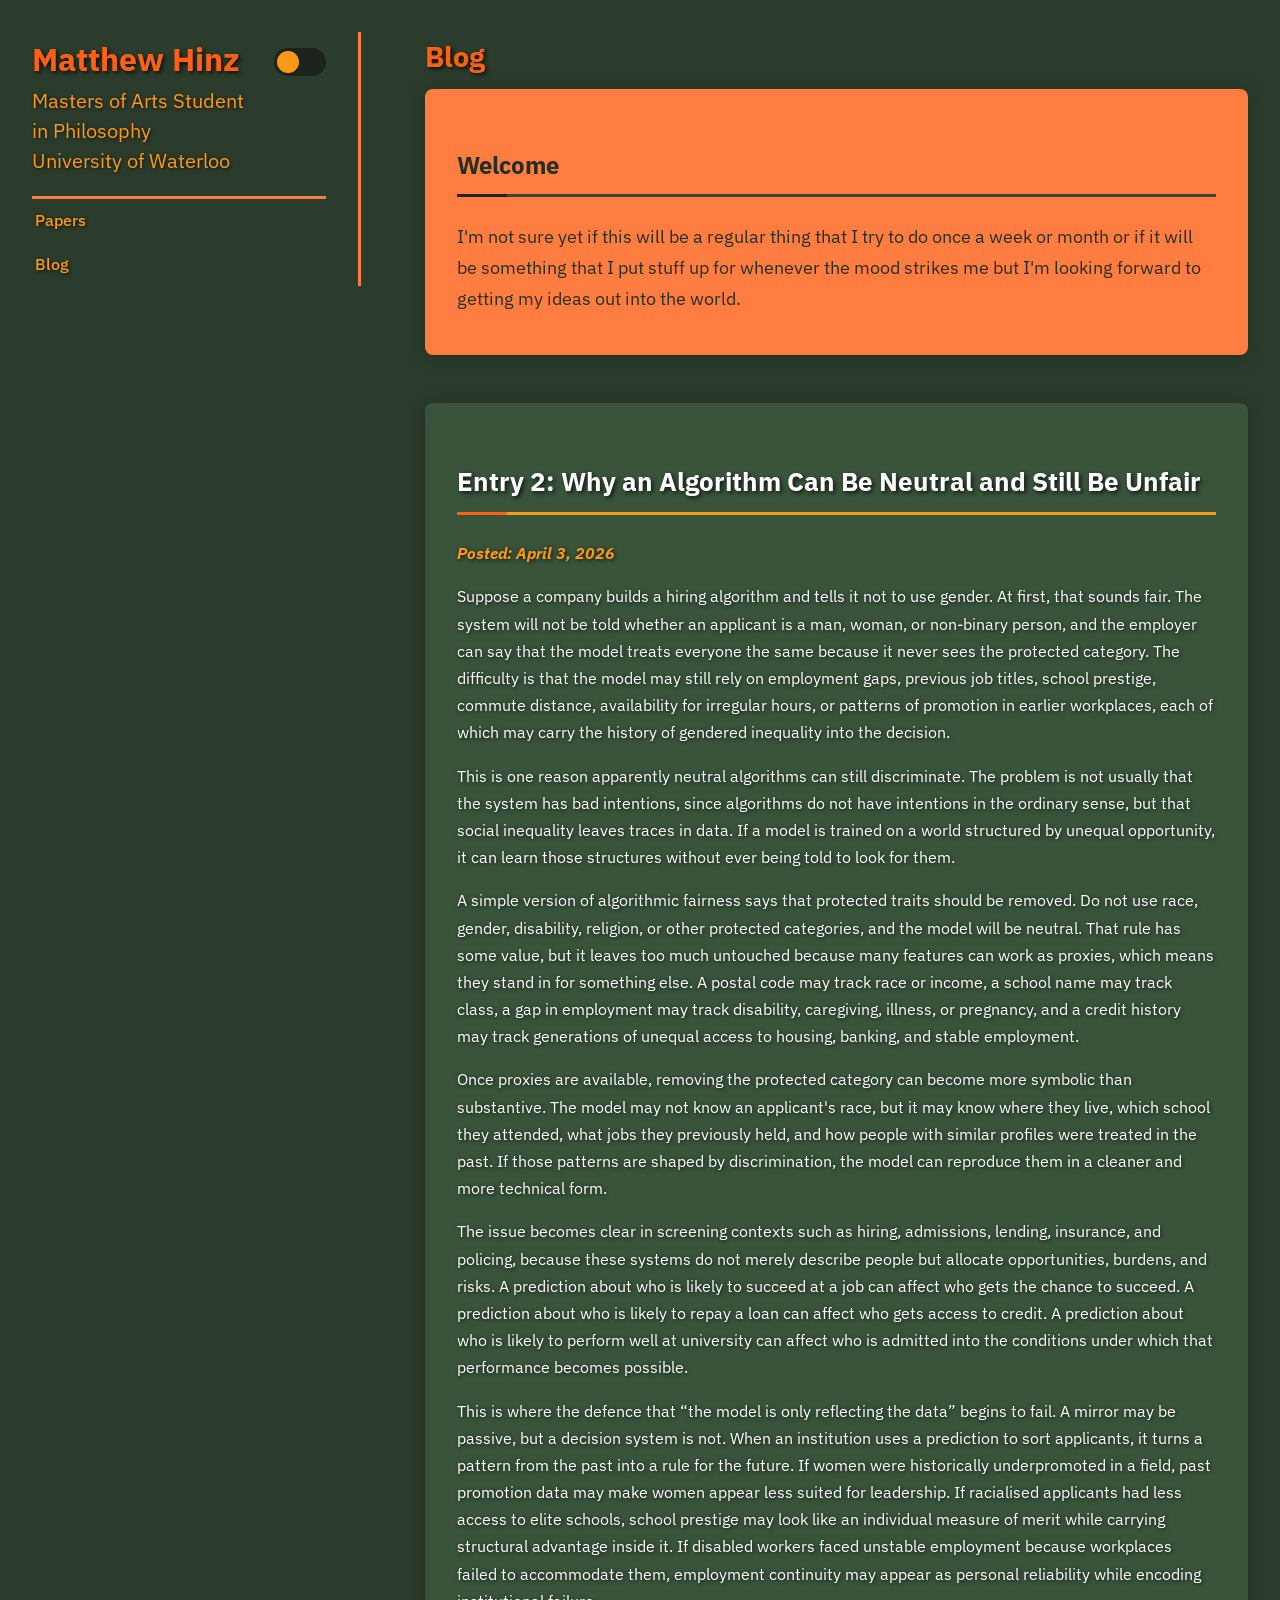
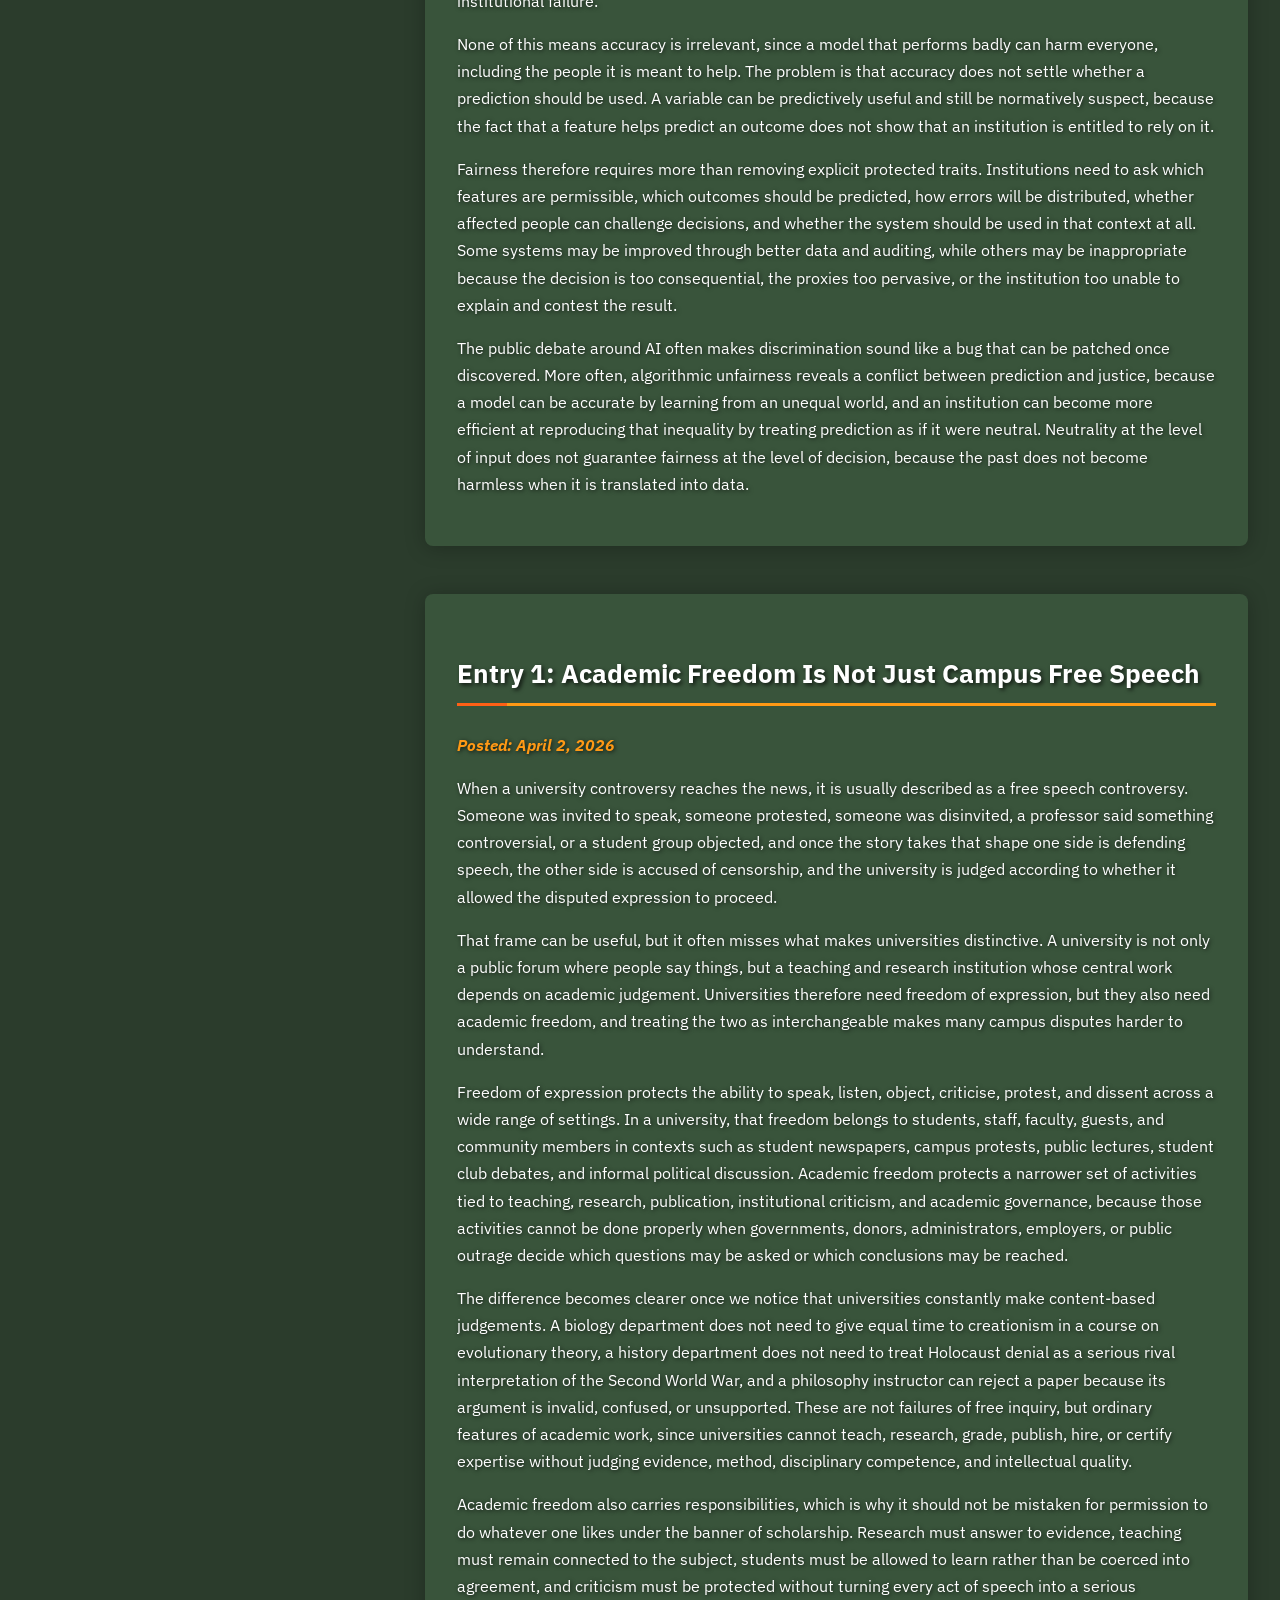
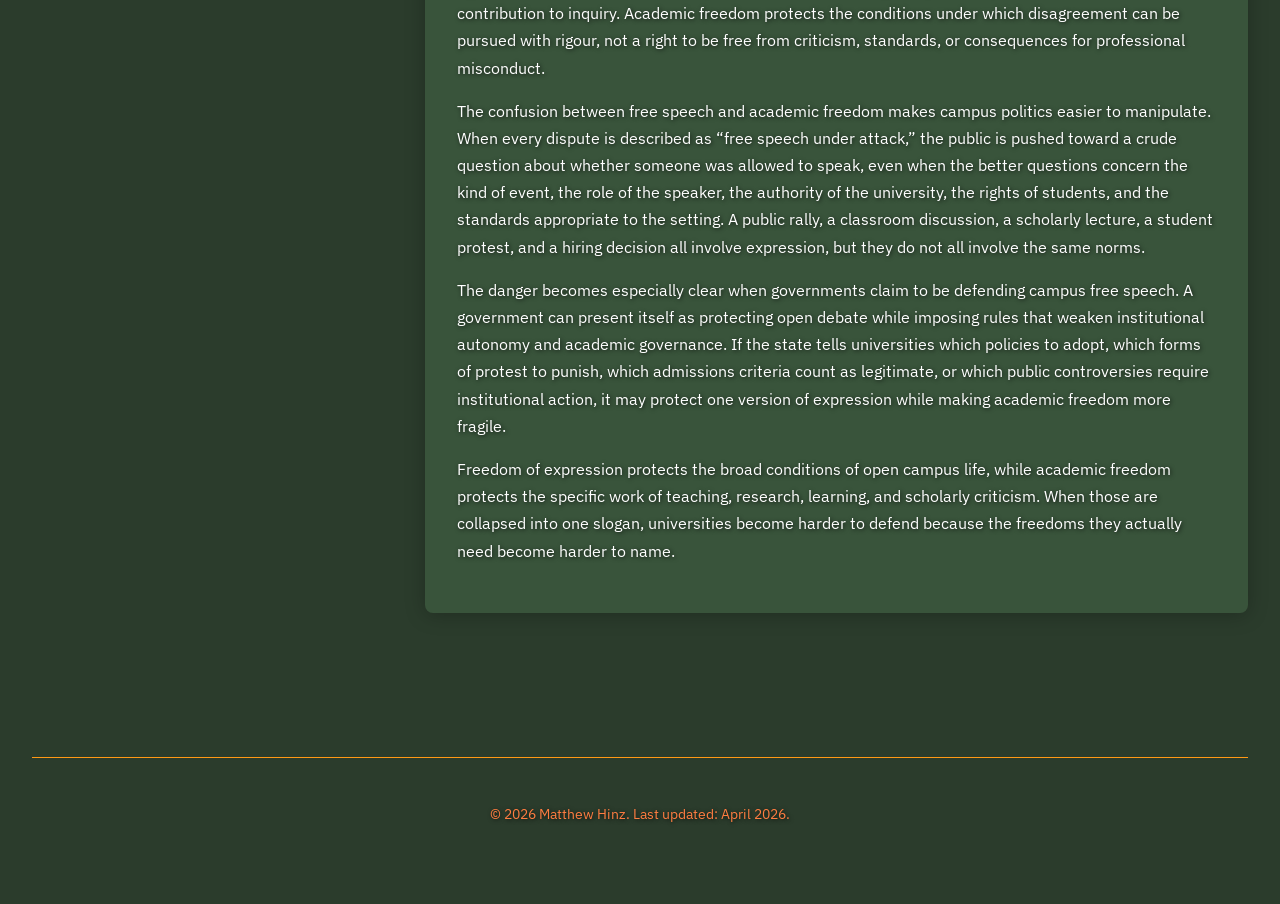
==== blog.html @ ddc2b65b "Section Refactor and Bug Fix" ====
<!DOCTYPE html>
<html lang="en">
<head>
	<meta charset="UTF-8">
	<meta name="viewport" content="width=device-width, initial-scale=1.0">
	<title>Home | Matthew Hinz</title>

	<link rel="stylesheet" href="CSS/style.css">

	<link href="https://fonts.googleapis.com/css2?family=IBM+Plex+Sans:wght@400;500;600&display=swap" rel="stylesheet">
</head>
<body>
	<div class="container">
		<aside class="sidebar">
			<header class="sidebar-header">
				<div class="header-text">
					<h1>Matthew Hinz</h1>
					<p class="affiliation">Masters of Arts Student in Philosophy<br>University of Waterloo</p>
				</div>
				<label class="theme-switch">
					<input type="checkbox" id="theme-toggle">
					<span class="slider"></span>
				</label>
			</header>
			<nav>
				<a href="papers.html">Papers</a>
				<a href="blog.html">Blog</a>
			</nav>
		</aside>

		<main class="main-content">
			<h2 class="page-title">Blog</h2>

			<section id="emphasis-section">
				<h3>Welcome</h3>
				<p>I'm not sure yet if this will be a regular thing that I try to do once a week or month or if it will be something that I put stuff up for whenever the mood strikes me but I'm looking forward to getting my ideas out into the world.</p>
			</section>

			<!-- <section id="text-section">
				<h3>[Paper Title]</h3>
				
				<div class="authors">
					<strong class="main">Matthew Hinz, </strong>
					Co-Author, 
					Another Author
				</div>
				<div class="status">Posted: [date]</div>
				<div class="text">
					<p>[Blog Post]</p>
					<p></p>
					<p></p>
					<p></p>
				</div>
			</section> -->
			
			<section id="text-section">
				<h3>Entry 2: Why an Algorithm Can Be Neutral and Still Be Unfair</h3>

				<div class="text-section">
					<div class="status">Posted: April 3, 2026</div>
					<div class="text">
						<p>Suppose a company builds a hiring algorithm and tells it not to use gender. At first, that sounds fair. The system will not be told whether an applicant is a man, woman, or non-binary person, and the employer can say that the model treats everyone the same because it never sees the protected category. The difficulty is that the model may still rely on employment gaps, previous job titles, school prestige, commute distance, availability for irregular hours, or patterns of promotion in earlier workplaces, each of which may carry the history of gendered inequality into the decision.</p>
						<p>This is one reason apparently neutral algorithms can still discriminate. The problem is not usually that the system has bad intentions, since algorithms do not have intentions in the ordinary sense, but that social inequality leaves traces in data. If a model is trained on a world structured by unequal opportunity, it can learn those structures without ever being told to look for them.</p>
						<p>A simple version of algorithmic fairness says that protected traits should be removed. Do not use race, gender, disability, religion, or other protected categories, and the model will be neutral. That rule has some value, but it leaves too much untouched because many features can work as proxies, which means they stand in for something else. A postal code may track race or income, a school name may track class, a gap in employment may track disability, caregiving, illness, or pregnancy, and a credit history may track generations of unequal access to housing, banking, and stable employment.</p>
						<p>Once proxies are available, removing the protected category can become more symbolic than substantive. The model may not know an applicant's race, but it may know where they live, which school they attended, what jobs they previously held, and how people with similar profiles were treated in the past. If those patterns are shaped by discrimination, the model can reproduce them in a cleaner and more technical form.</p>
						<p>The issue becomes clear in screening contexts such as hiring, admissions, lending, insurance, and policing, because these systems do not merely describe people but allocate opportunities, burdens, and risks. A prediction about who is likely to succeed at a job can affect who gets the chance to succeed. A prediction about who is likely to repay a loan can affect who gets access to credit. A prediction about who is likely to perform well at university can affect who is admitted into the conditions under which that performance becomes possible.</p>
						<p>This is where the defence that “the model is only reflecting the data” begins to fail. A mirror may be passive, but a decision system is not. When an institution uses a prediction to sort applicants, it turns a pattern from the past into a rule for the future. If women were historically underpromoted in a field, past promotion data may make women appear less suited for leadership. If racialised applicants had less access to elite schools, school prestige may look like an individual measure of merit while carrying structural advantage inside it. If disabled workers faced unstable employment because workplaces failed to accommodate them, employment continuity may appear as personal reliability while encoding institutional failure.</p>
						<p>None of this means accuracy is irrelevant, since a model that performs badly can harm everyone, including the people it is meant to help. The problem is that accuracy does not settle whether a prediction should be used. A variable can be predictively useful and still be normatively suspect, because the fact that a feature helps predict an outcome does not show that an institution is entitled to rely on it.</p>
						<p>Fairness therefore requires more than removing explicit protected traits. Institutions need to ask which features are permissible, which outcomes should be predicted, how errors will be distributed, whether affected people can challenge decisions, and whether the system should be used in that context at all. Some systems may be improved through better data and auditing, while others may be inappropriate because the decision is too consequential, the proxies too pervasive, or the institution too unable to explain and contest the result.</p>
						<p>The public debate around AI often makes discrimination sound like a bug that can be patched once discovered. More often, algorithmic unfairness reveals a conflict between prediction and justice, because a model can be accurate by learning from an unequal world, and an institution can become more efficient at reproducing that inequality by treating prediction as if it were neutral. Neutrality at the level of input does not guarantee fairness at the level of decision, because the past does not become harmless when it is translated into data.</p>
					</div>
				</div>
			</section>

			<section id="text-section">
				<h3>Entry 1: Academic Freedom Is Not Just Campus Free Speech</h3>
				<div class="status">Posted: April 2, 2026</div>
				<div class="text">
					<p>When a university controversy reaches the news, it is usually described as a free speech controversy. Someone was invited to speak, someone protested, someone was disinvited, a professor said something controversial, or a student group objected, and once the story takes that shape one side is defending speech, the other side is accused of censorship, and the university is judged according to whether it allowed the disputed expression to proceed.</p>
					<p>That frame can be useful, but it often misses what makes universities distinctive. A university is not only a public forum where people say things, but a teaching and research institution whose central work depends on academic judgement. Universities therefore need freedom of expression, but they also need academic freedom, and treating the two as interchangeable makes many campus disputes harder to understand.</p>
					<p>Freedom of expression protects the ability to speak, listen, object, criticise, protest, and dissent across a wide range of settings. In a university, that freedom belongs to students, staff, faculty, guests, and community members in contexts such as student newspapers, campus protests, public lectures, student club debates, and informal political discussion. Academic freedom protects a narrower set of activities tied to teaching, research, publication, institutional criticism, and academic governance, because those activities cannot be done properly when governments, donors, administrators, employers, or public outrage decide which questions may be asked or which conclusions may be reached.</p>
					<p>The difference becomes clearer once we notice that universities constantly make content-based judgements. A biology department does not need to give equal time to creationism in a course on evolutionary theory, a history department does not need to treat Holocaust denial as a serious rival interpretation of the Second World War, and a philosophy instructor can reject a paper because its argument is invalid, confused, or unsupported. These are not failures of free inquiry, but ordinary features of academic work, since universities cannot teach, research, grade, publish, hire, or certify expertise without judging evidence, method, disciplinary competence, and intellectual quality.</p>
					<p>Academic freedom also carries responsibilities, which is why it should not be mistaken for permission to do whatever one likes under the banner of scholarship. Research must answer to evidence, teaching must remain connected to the subject, students must be allowed to learn rather than be coerced into agreement, and criticism must be protected without turning every act of speech into a serious contribution to inquiry. Academic freedom protects the conditions under which disagreement can be pursued with rigour, not a right to be free from criticism, standards, or consequences for professional misconduct.</p>
					<p>The confusion between free speech and academic freedom makes campus politics easier to manipulate. When every dispute is described as “free speech under attack,” the public is pushed toward a crude question about whether someone was allowed to speak, even when the better questions concern the kind of event, the role of the speaker, the authority of the university, the rights of students, and the standards appropriate to the setting. A public rally, a classroom discussion, a scholarly lecture, a student protest, and a hiring decision all involve expression, but they do not all involve the same norms.</p>
					<p>The danger becomes especially clear when governments claim to be defending campus free speech. A government can present itself as protecting open debate while imposing rules that weaken institutional autonomy and academic governance. If the state tells universities which policies to adopt, which forms of protest to punish, which admissions criteria count as legitimate, or which public controversies require institutional action, it may protect one version of expression while making academic freedom more fragile.</p>
					<p>Freedom of expression protects the broad conditions of open campus life, while academic freedom protects the specific work of teaching, research, learning, and scholarly criticism. When those are collapsed into one slogan, universities become harder to defend because the freedoms they actually need become harder to name.</p>
				</div>
			</section>
		</main>

		<footer>
			<p>&copy; 2026 Matthew Hinz. Last updated: April 2026.</p>
		</footer>
	</div>

	<script src="script.js"></script>
</body>
</html>
---- CSS/style.css ----
﻿/* Aggregated stylesheet imports */
@import url("base.css");
@import url("layout.css");
@import url("sections.css");
@import url("responsive.css");
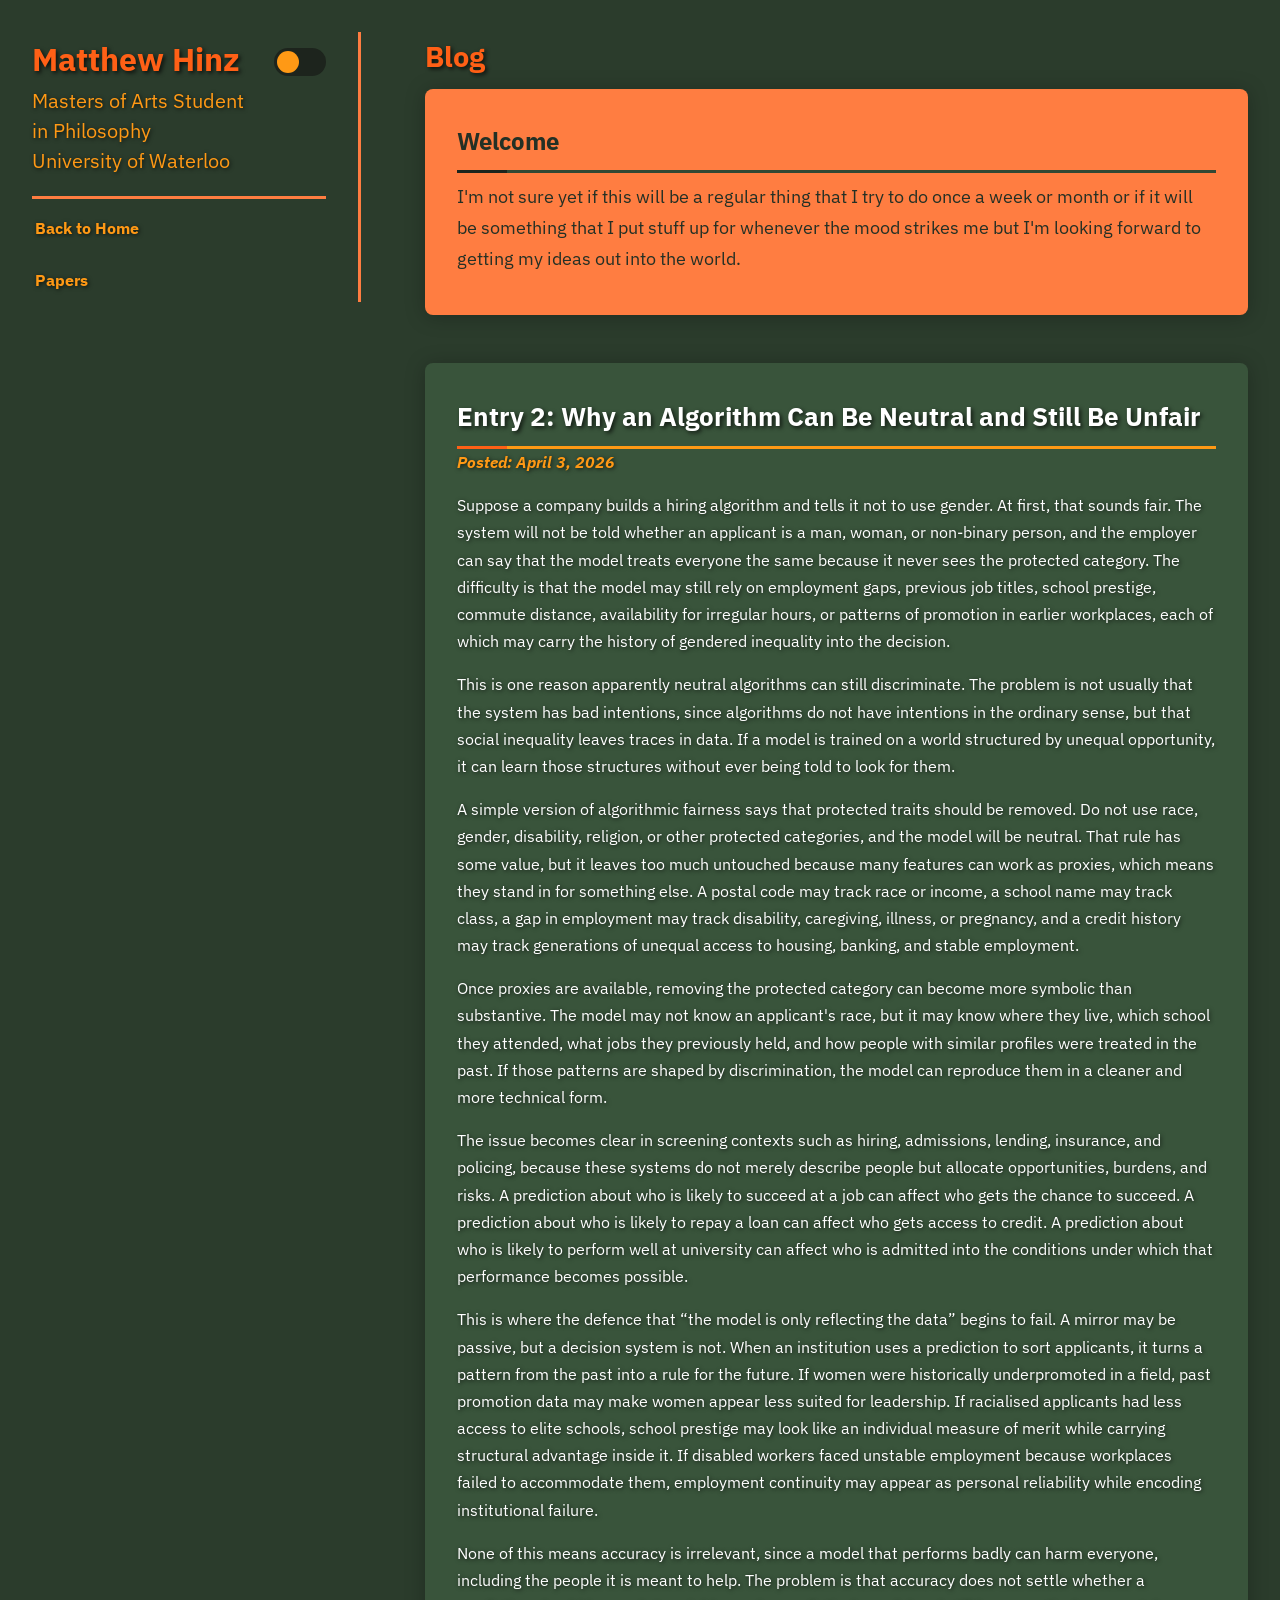
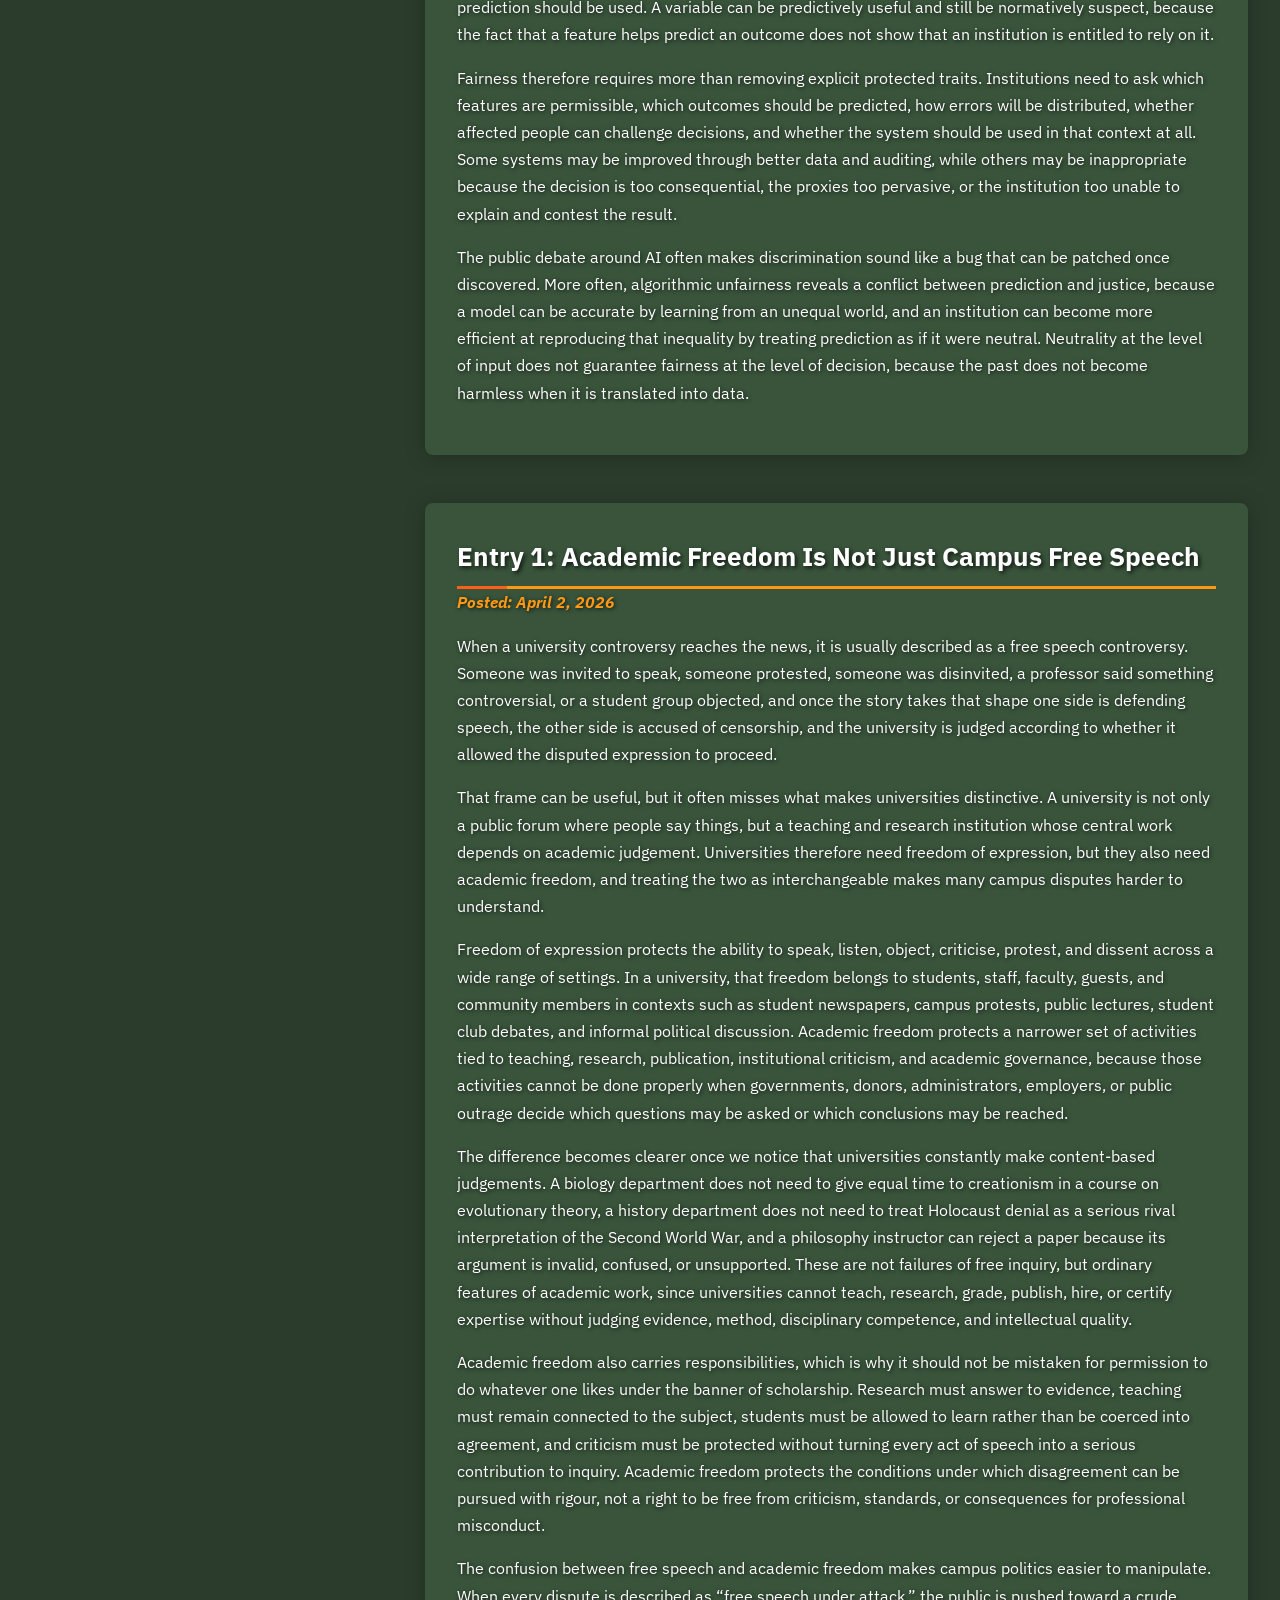
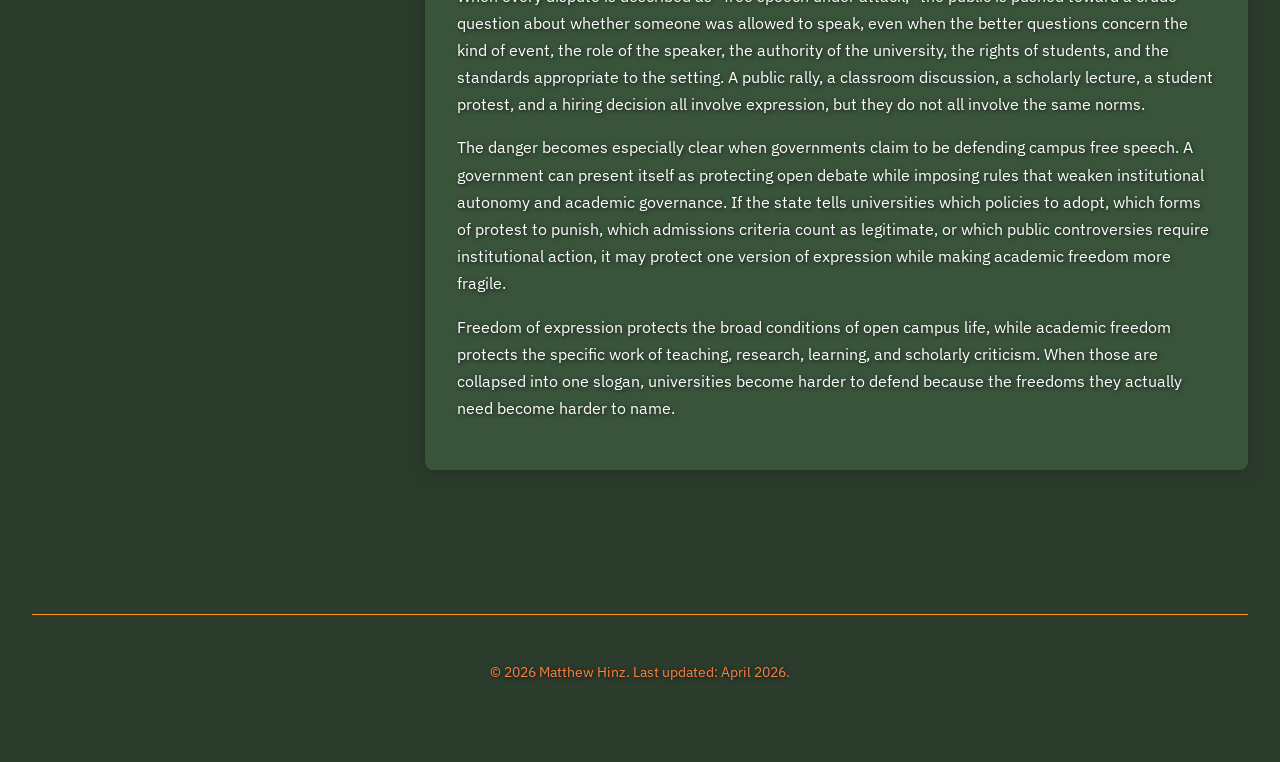
==== commit 57b2bae4: "Tweeks" ====
--- a/blog.html
+++ b/blog.html
@@ -23,8 +23,8 @@
 				</label>
 			</header>
 			<nav>
+				<a href="index.html">Back to Home</a>
 				<a href="papers.html">Papers</a>
-				<a href="blog.html">Blog</a>
 			</nav>
 		</aside>
 
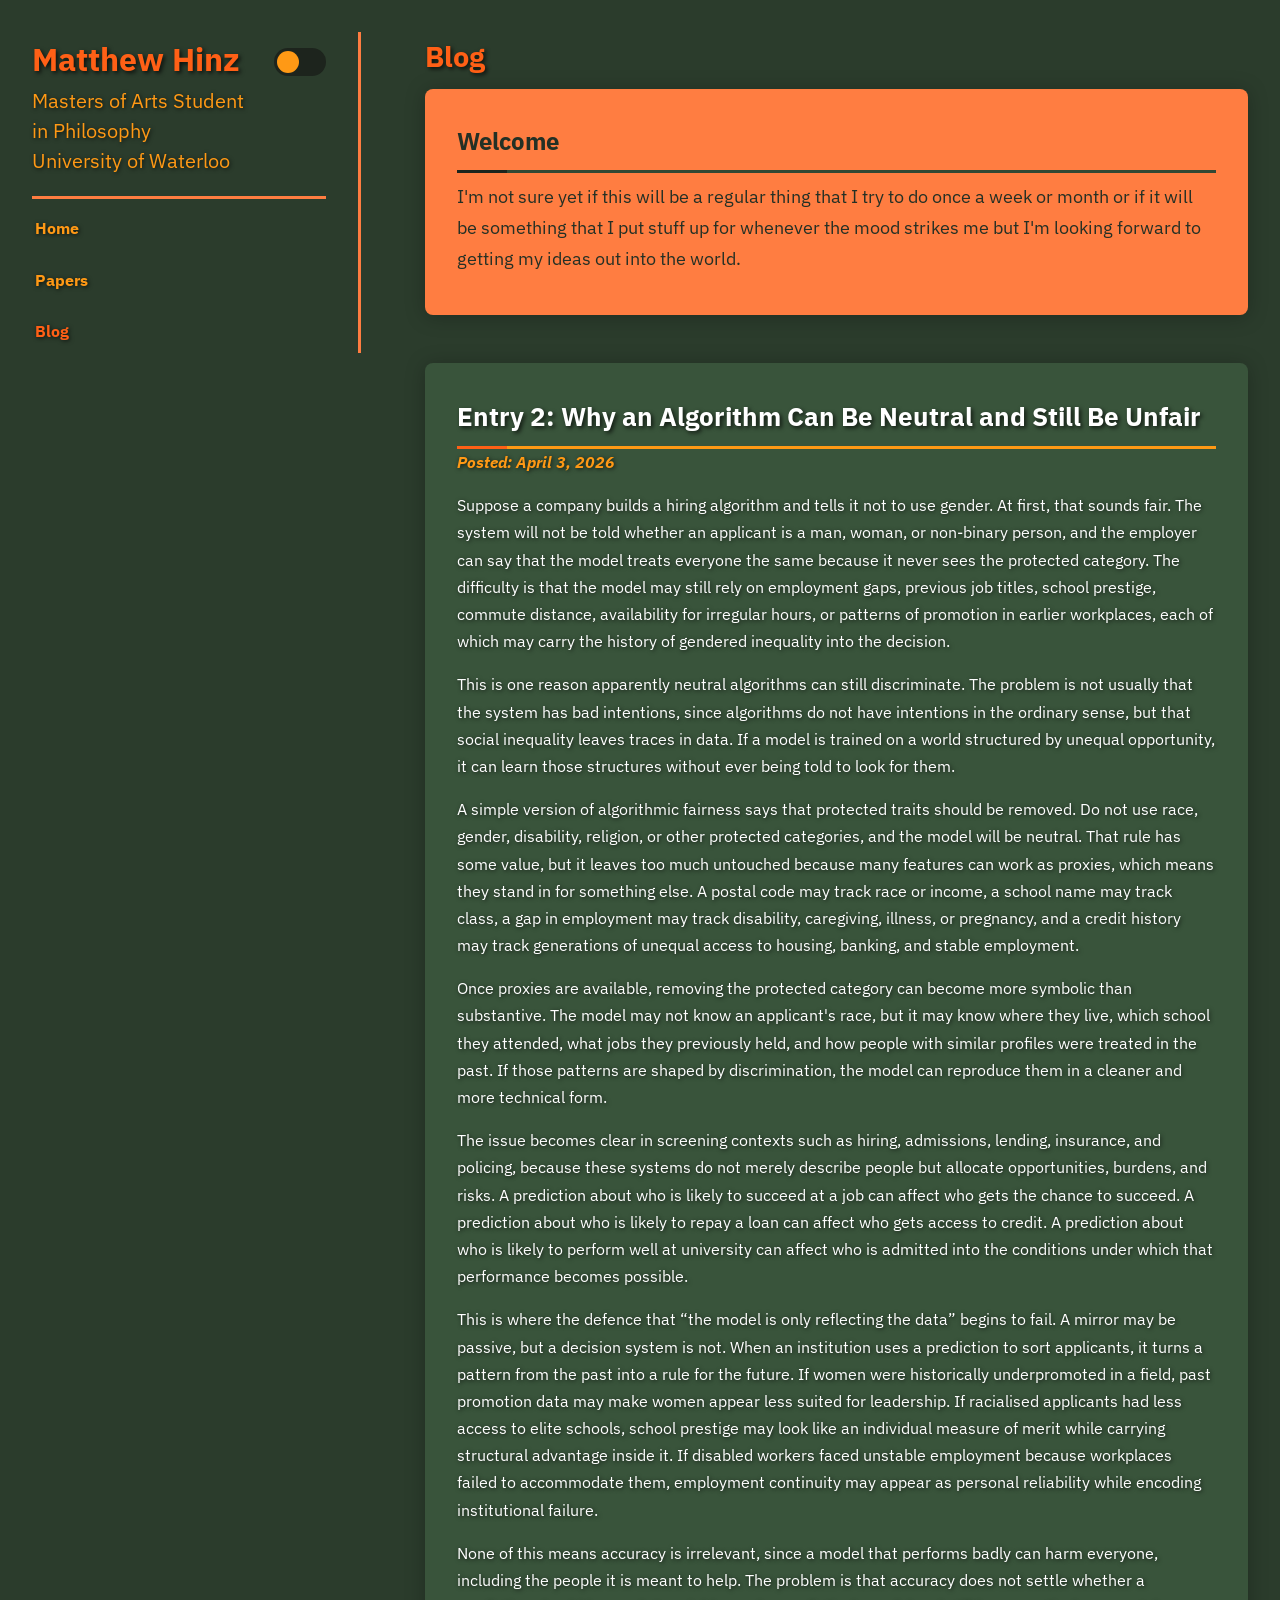
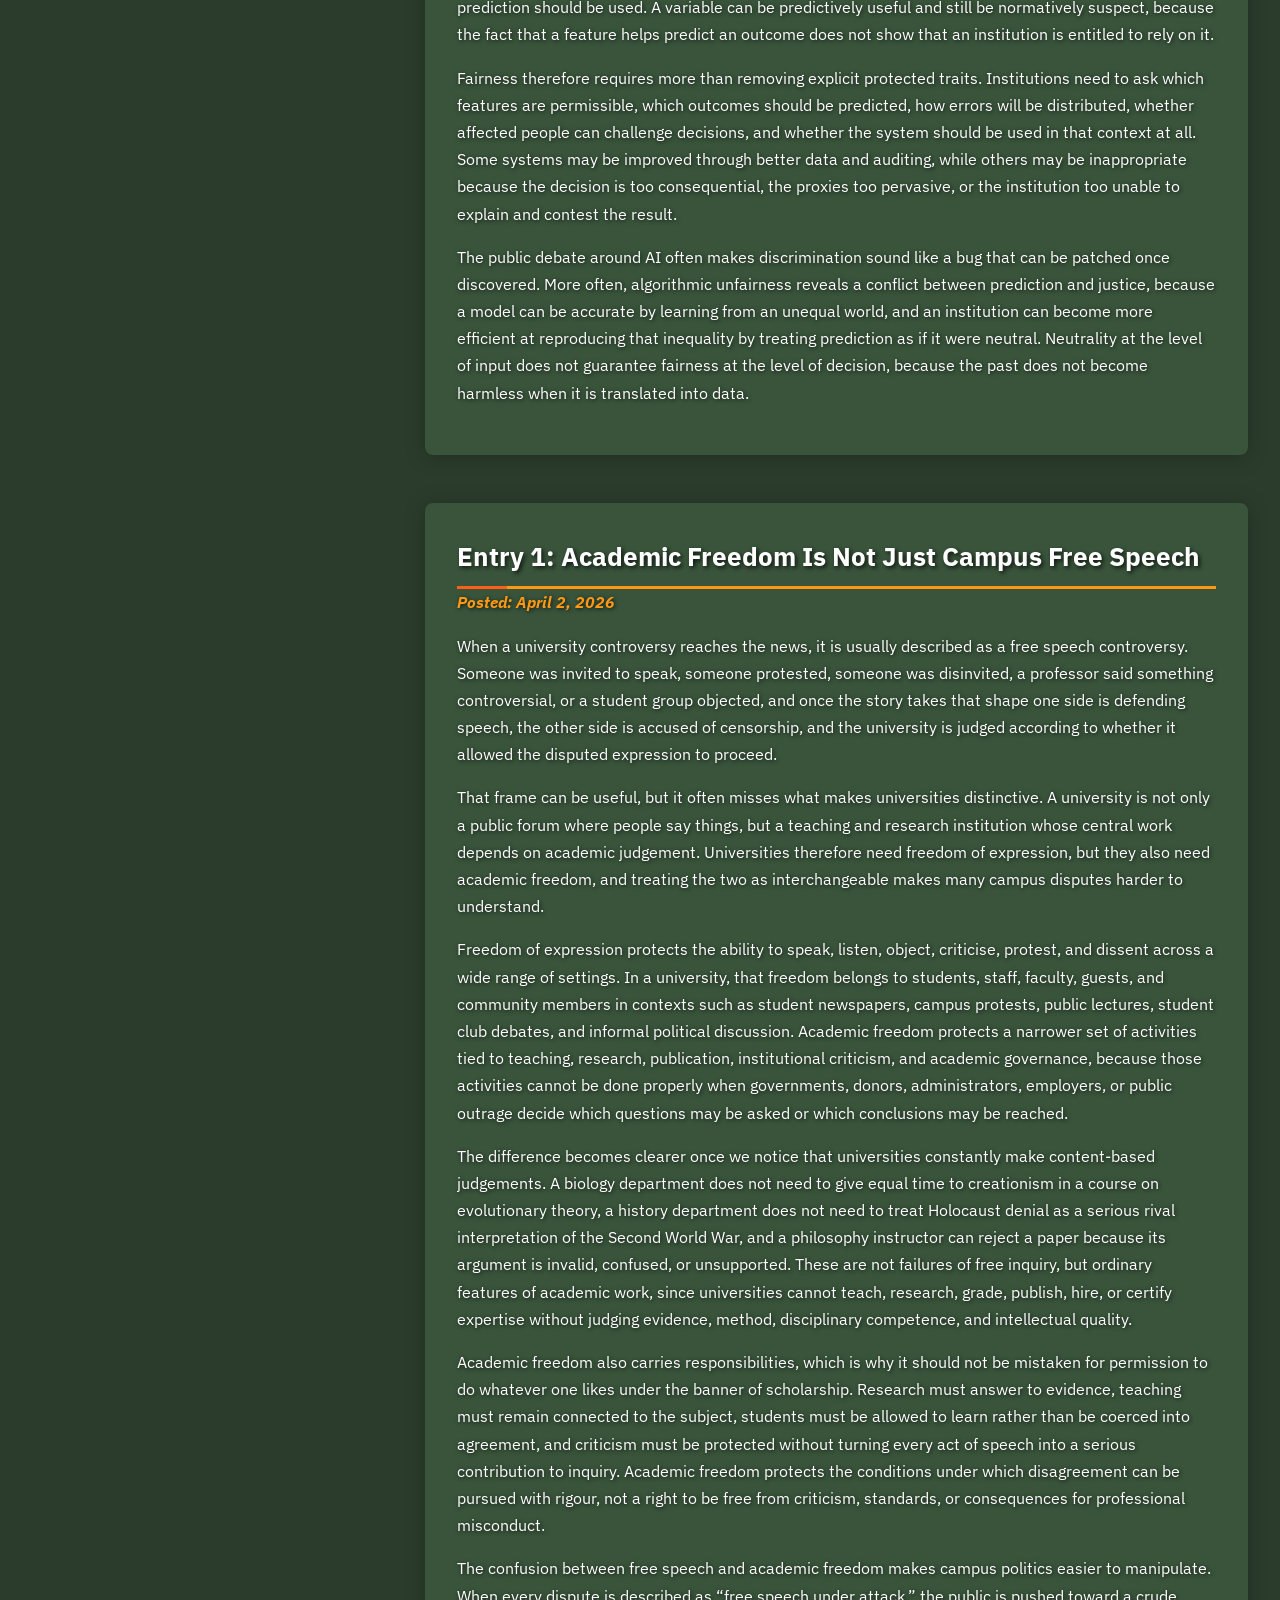
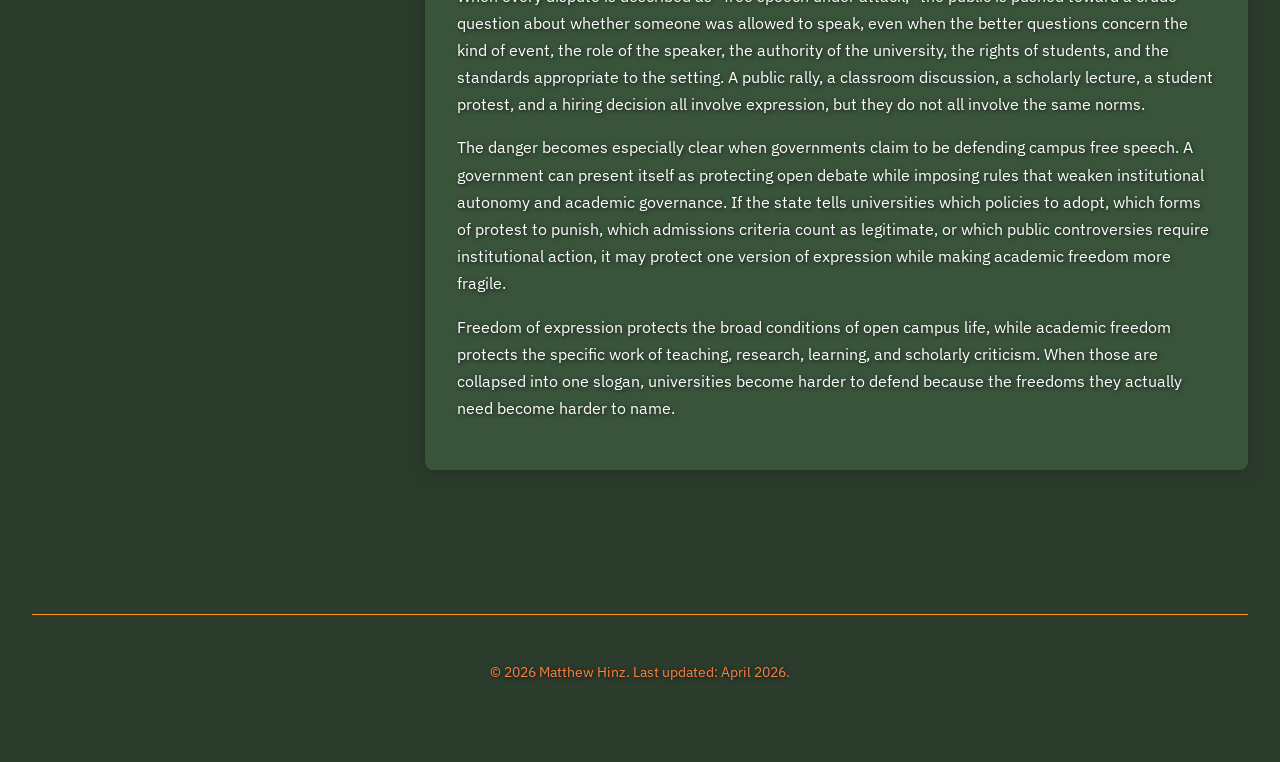
==== commit d539788d: "More Tweeks" ====
--- a/blog.html
+++ b/blog.html
@@ -23,8 +23,9 @@
 				</label>
 			</header>
 			<nav>
-				<a href="index.html">Back to Home</a>
+				<a href="index.html">Home</a>
 				<a href="papers.html">Papers</a>
+				<a href="blog.html">Blog</a>
 			</nav>
 		</aside>
 
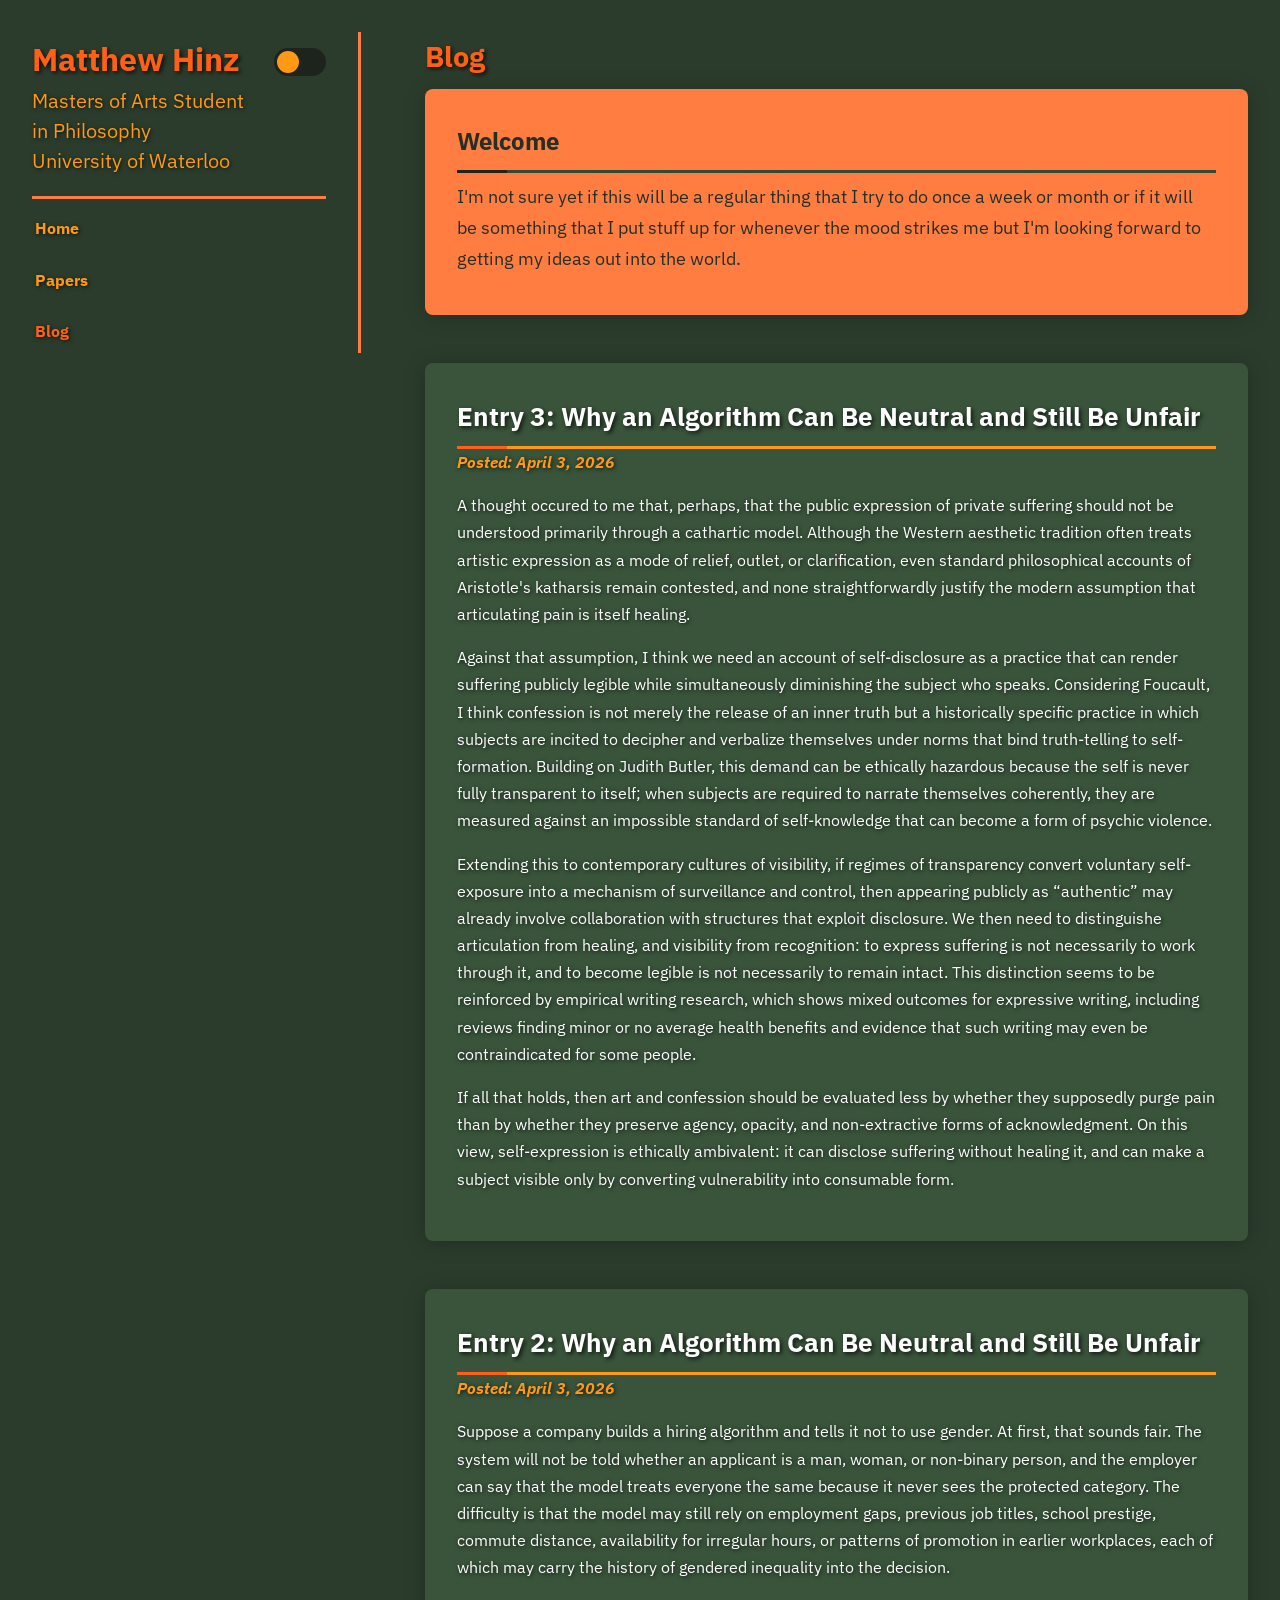
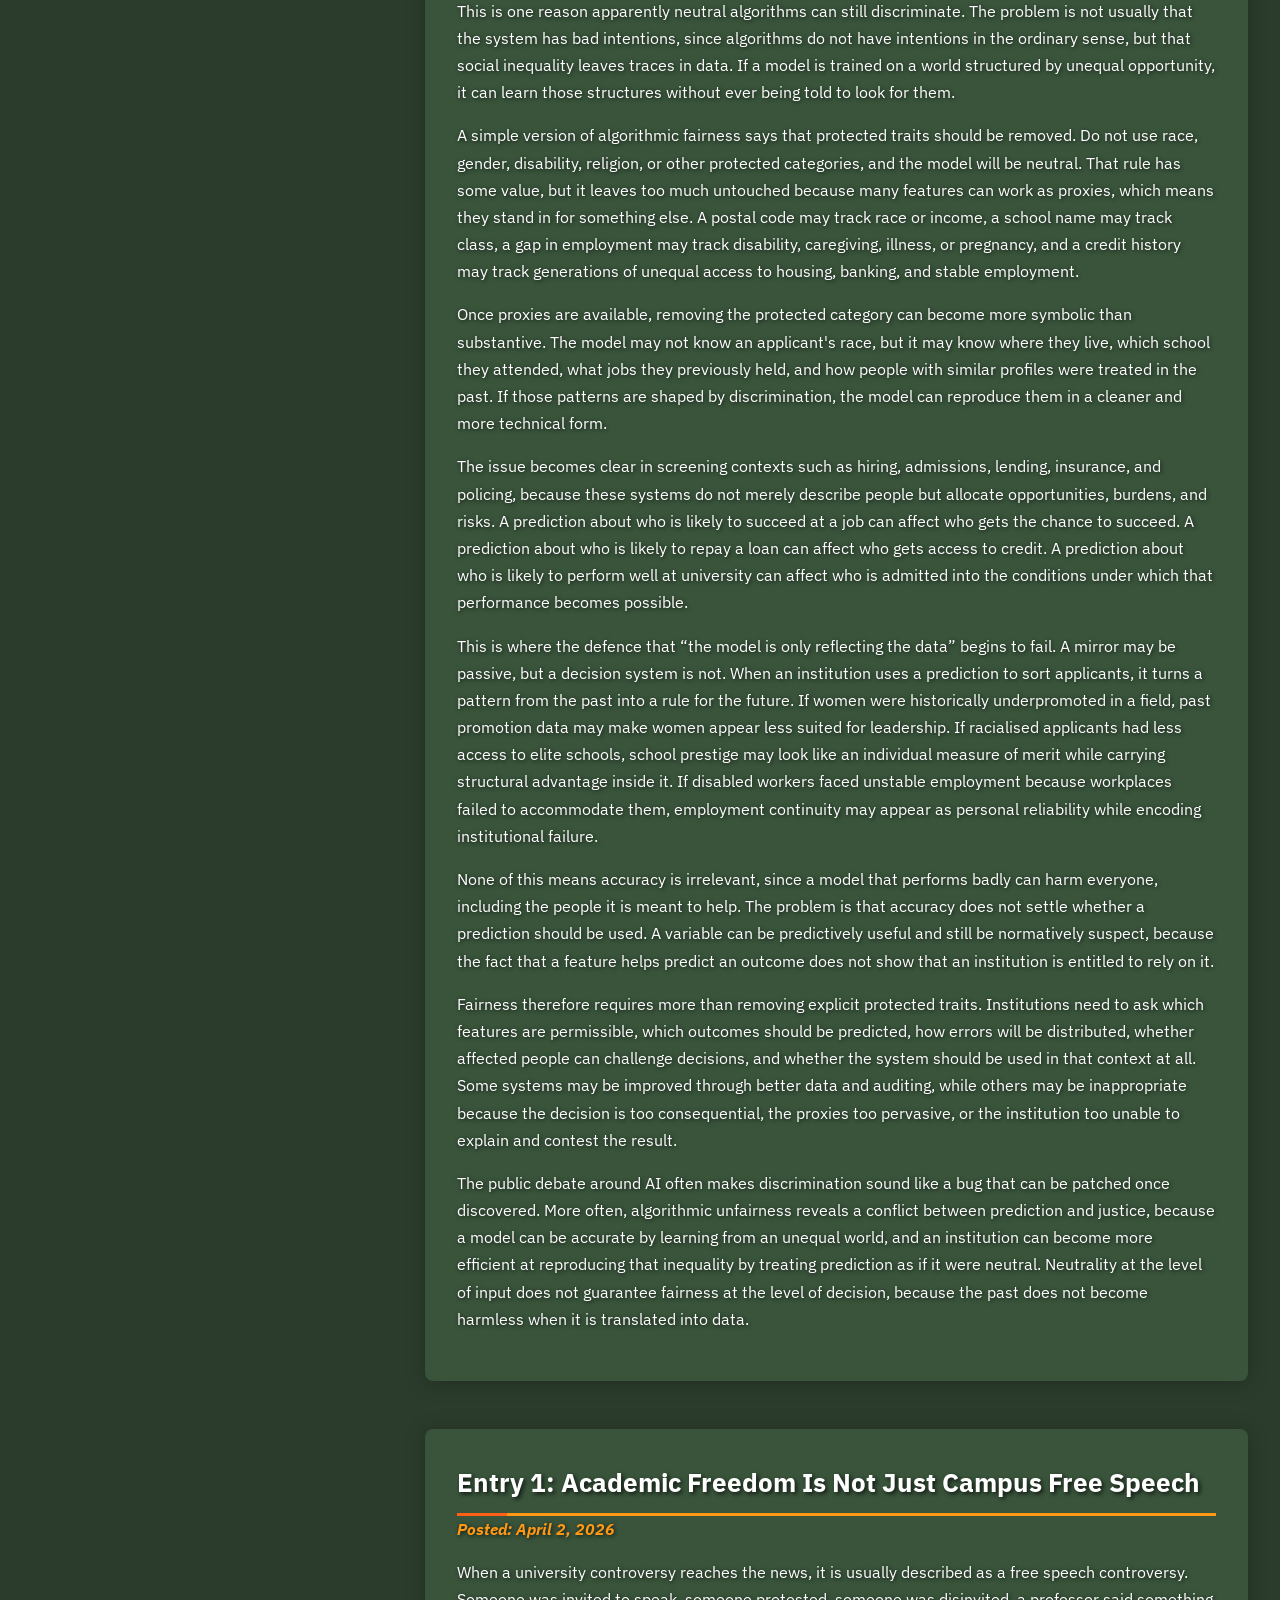
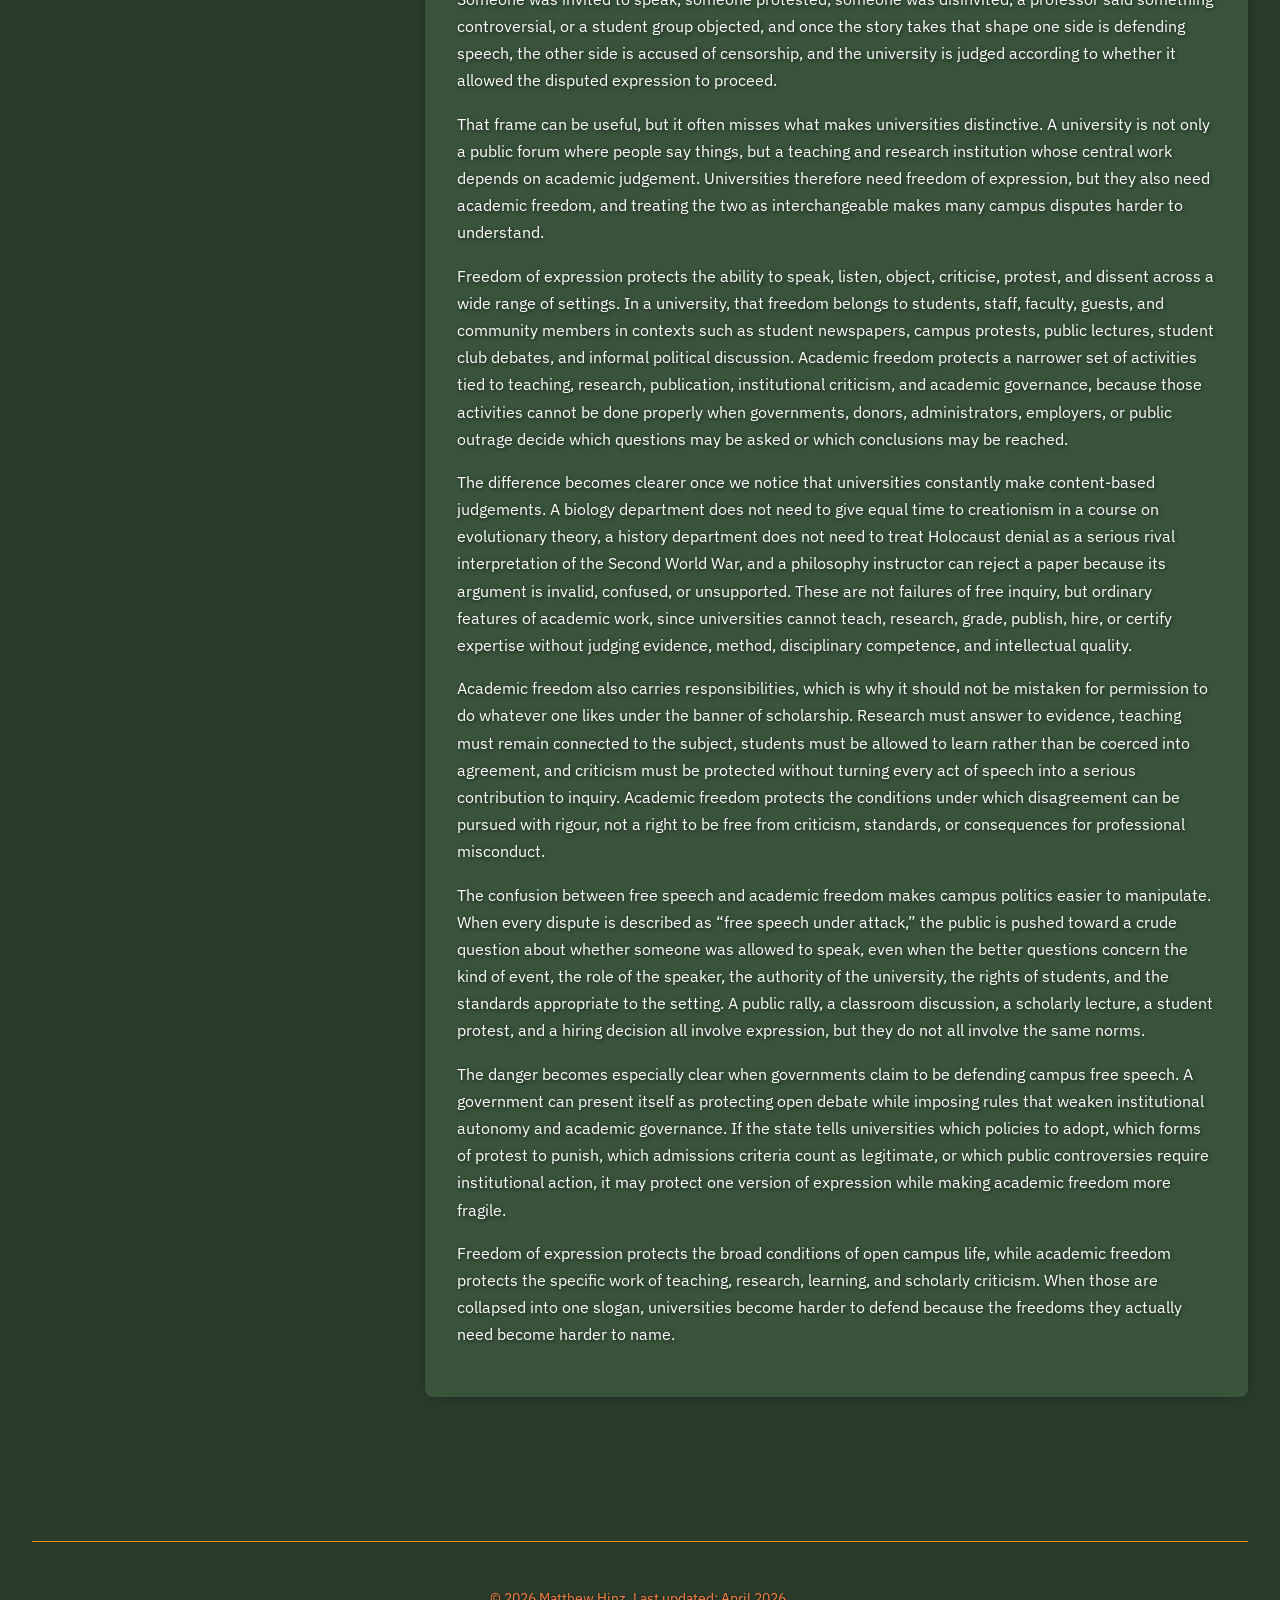
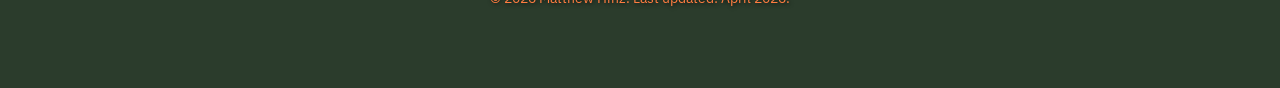
==== commit 0590858c: "June Content Update" ====
--- a/blog.html
+++ b/blog.html
@@ -55,6 +55,20 @@
 			</section> -->
 			
 			<section id="text-section">
+				<h3>Entry 3: Why an Algorithm Can Be Neutral and Still Be Unfair</h3>
+
+				<div class="text-section">
+					<div class="status">Posted: April 3, 2026</div>
+					<div class="text">
+						<p>A thought occured to me that, perhaps, that the public expression of private suffering should not be understood primarily through a cathartic model. Although the Western aesthetic tradition often treats artistic expression as a mode of relief, outlet, or clarification, even standard philosophical accounts of Aristotle's katharsis remain contested, and none straightforwardly justify the modern assumption that articulating pain is itself healing.</p>
+						<p>Against that assumption, I think we need an account of self-disclosure as a practice that can render suffering publicly legible while simultaneously diminishing the subject who speaks. Considering Foucault, I think confession is not merely the release of an inner truth but a historically specific practice in which subjects are incited to decipher and verbalize themselves under norms that bind truth-telling to self-formation. Building on Judith Butler, this demand can be ethically hazardous because the self is never fully transparent to itself; when subjects are required to narrate themselves coherently, they are measured against an impossible standard of self-knowledge that can become a form of psychic violence.</p>
+						<p>Extending this to contemporary cultures of visibility, if regimes of transparency convert voluntary self-exposure into a mechanism of surveillance and control, then appearing publicly as “authentic” may already involve collaboration with structures that exploit disclosure. We then need to distinguishe articulation from healing, and visibility from recognition: to express suffering is not necessarily to work through it, and to become legible is not necessarily to remain intact. This distinction seems to be reinforced by empirical writing research, which shows mixed outcomes for expressive writing, including reviews finding minor or no average health benefits and evidence that such writing may even be contraindicated for some people.</p>
+						<p>If all that holds, then art and confession should be evaluated less by whether they supposedly purge pain than by whether they preserve agency, opacity, and non-extractive forms of acknowledgment. On this view, self-expression is ethically ambivalent: it can disclose suffering without healing it, and can make a subject visible only by converting vulnerability into consumable form.</p>
+					</div>
+				</div>
+			</section>
+
+			<section id="text-section">
 				<h3>Entry 2: Why an Algorithm Can Be Neutral and Still Be Unfair</h3>
 
 				<div class="text-section">
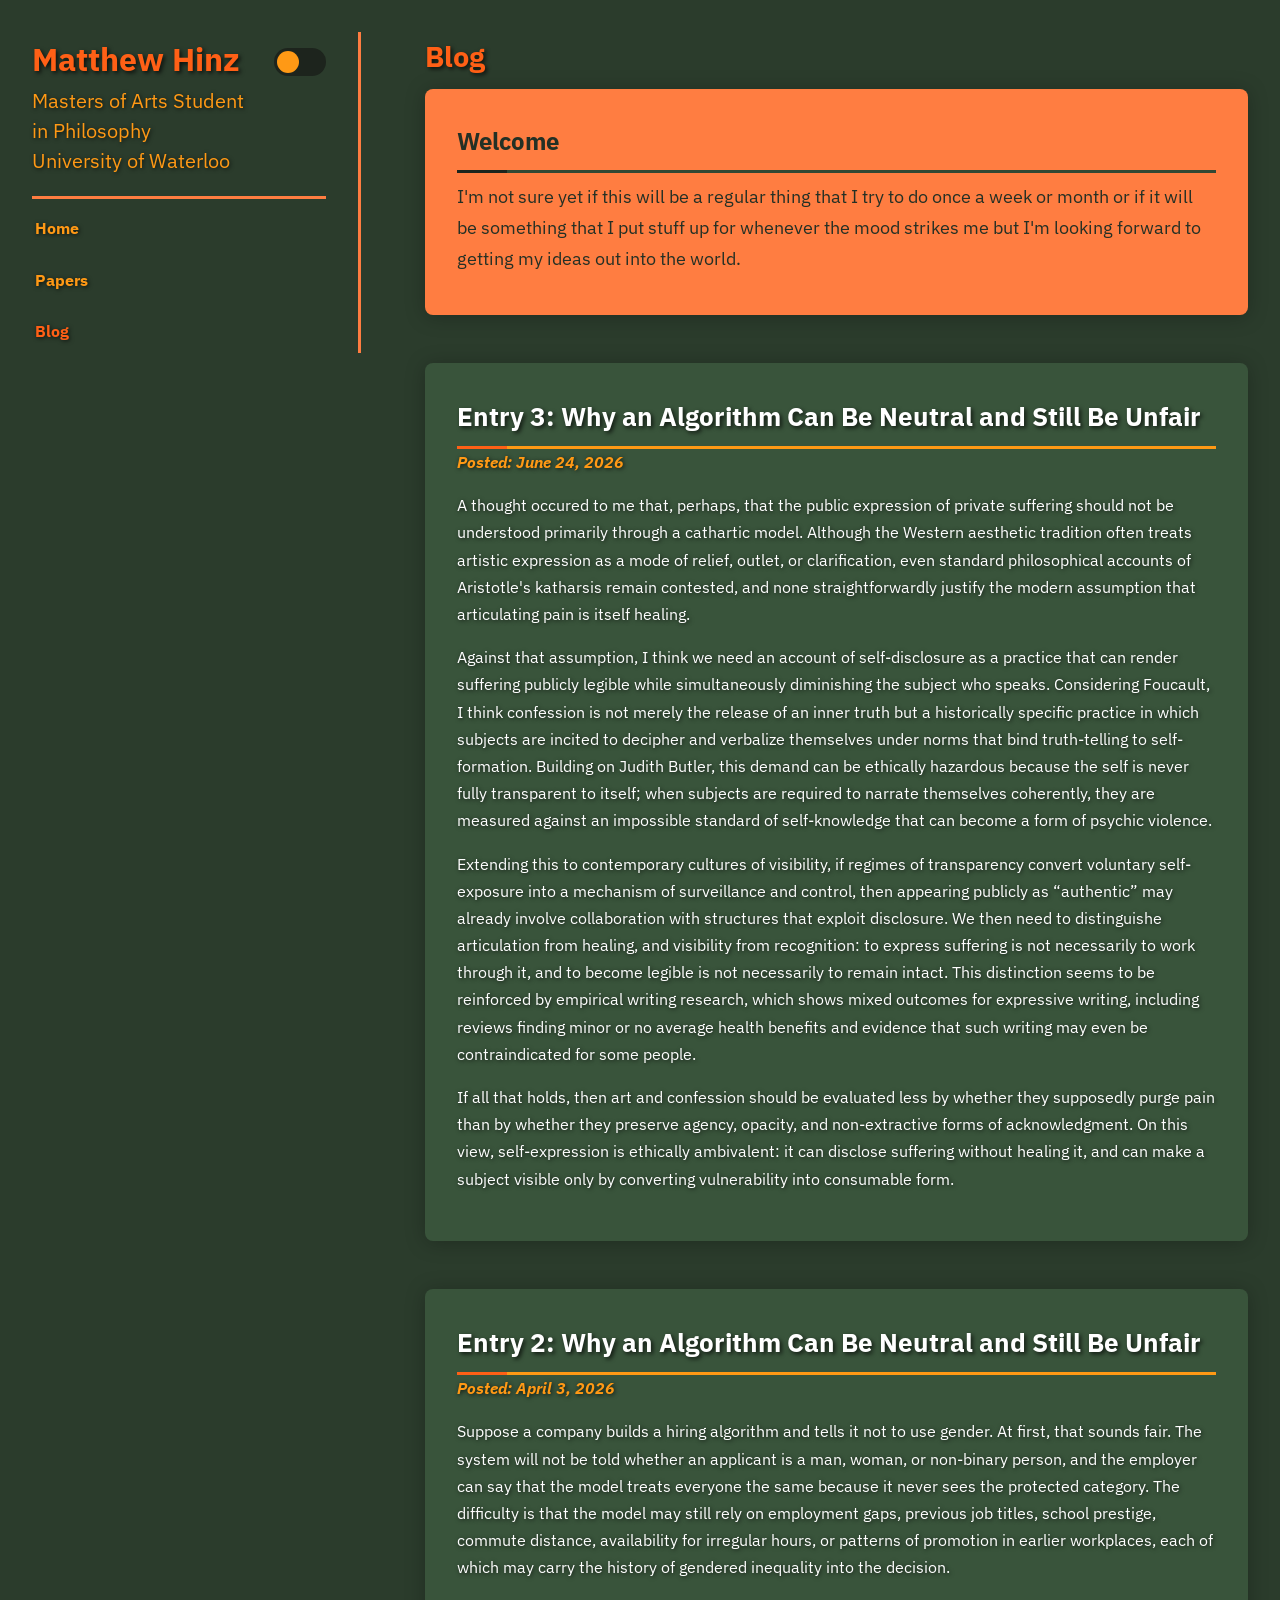
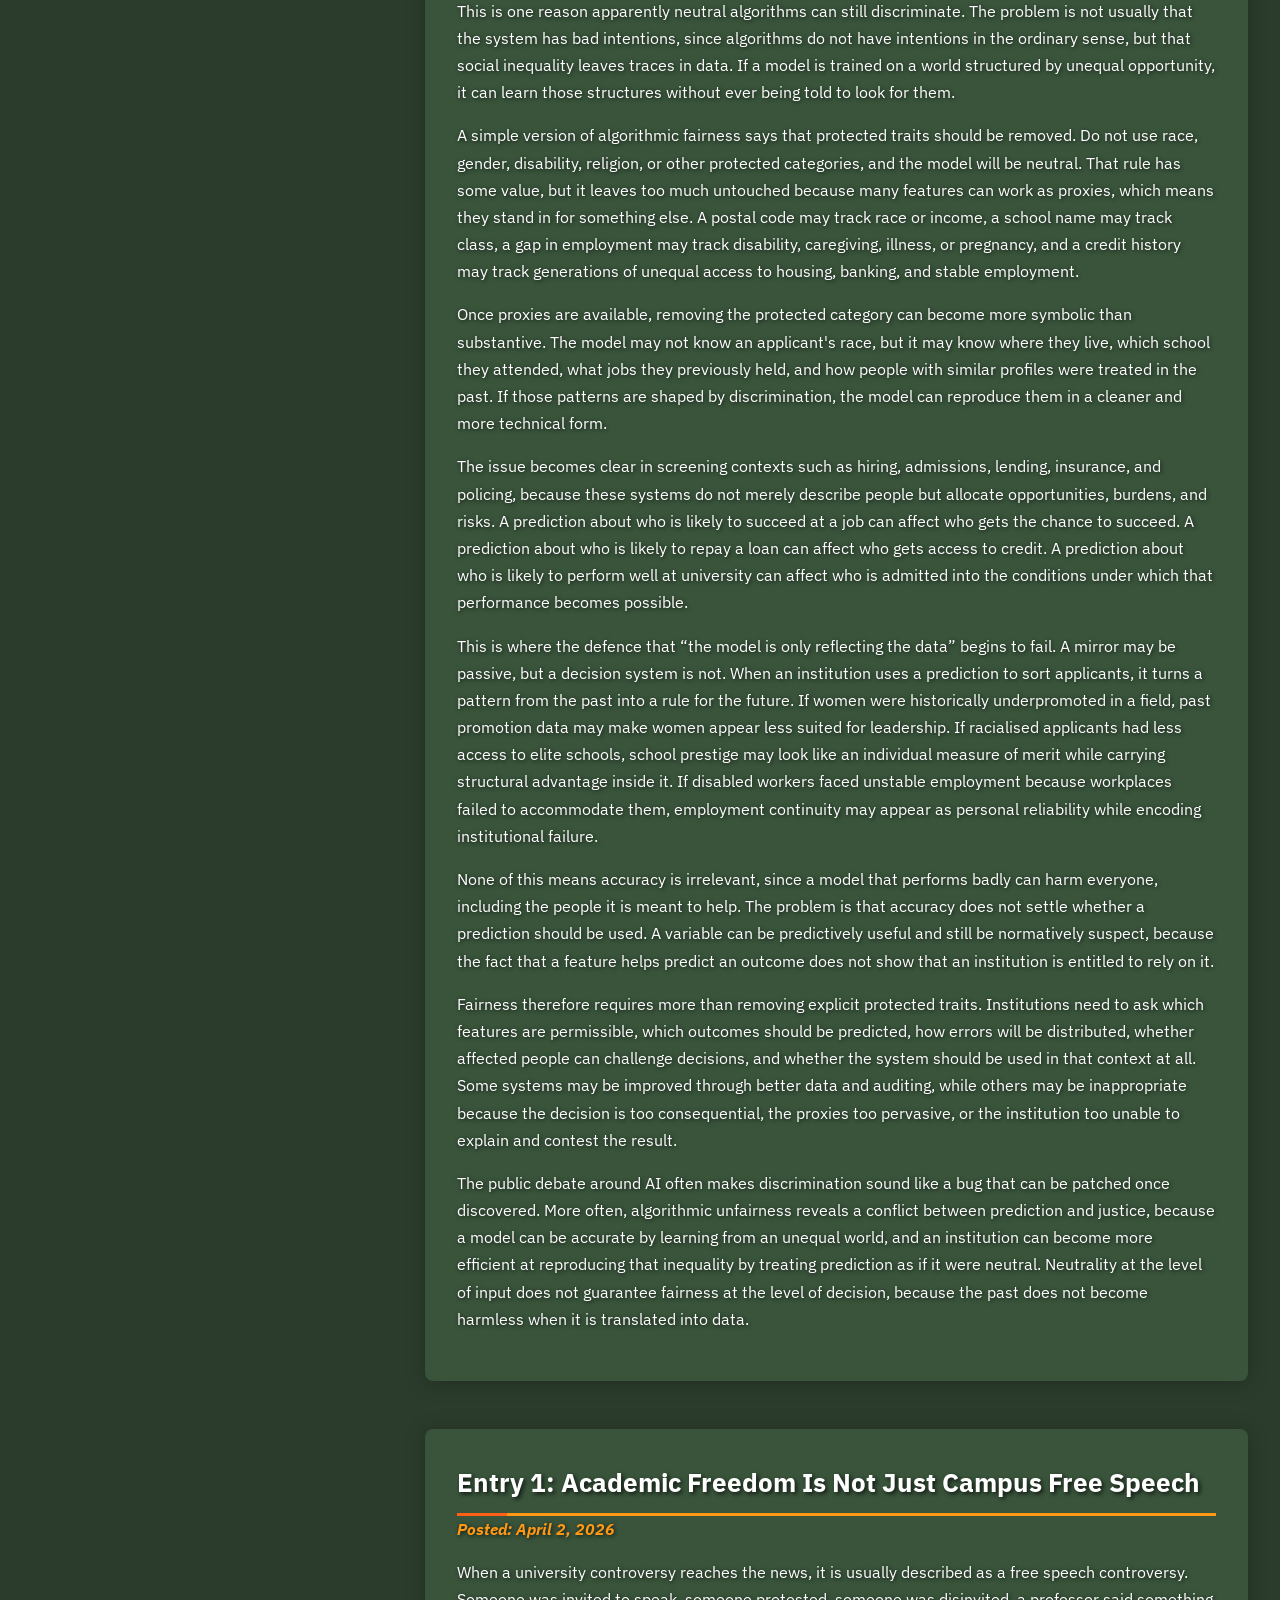
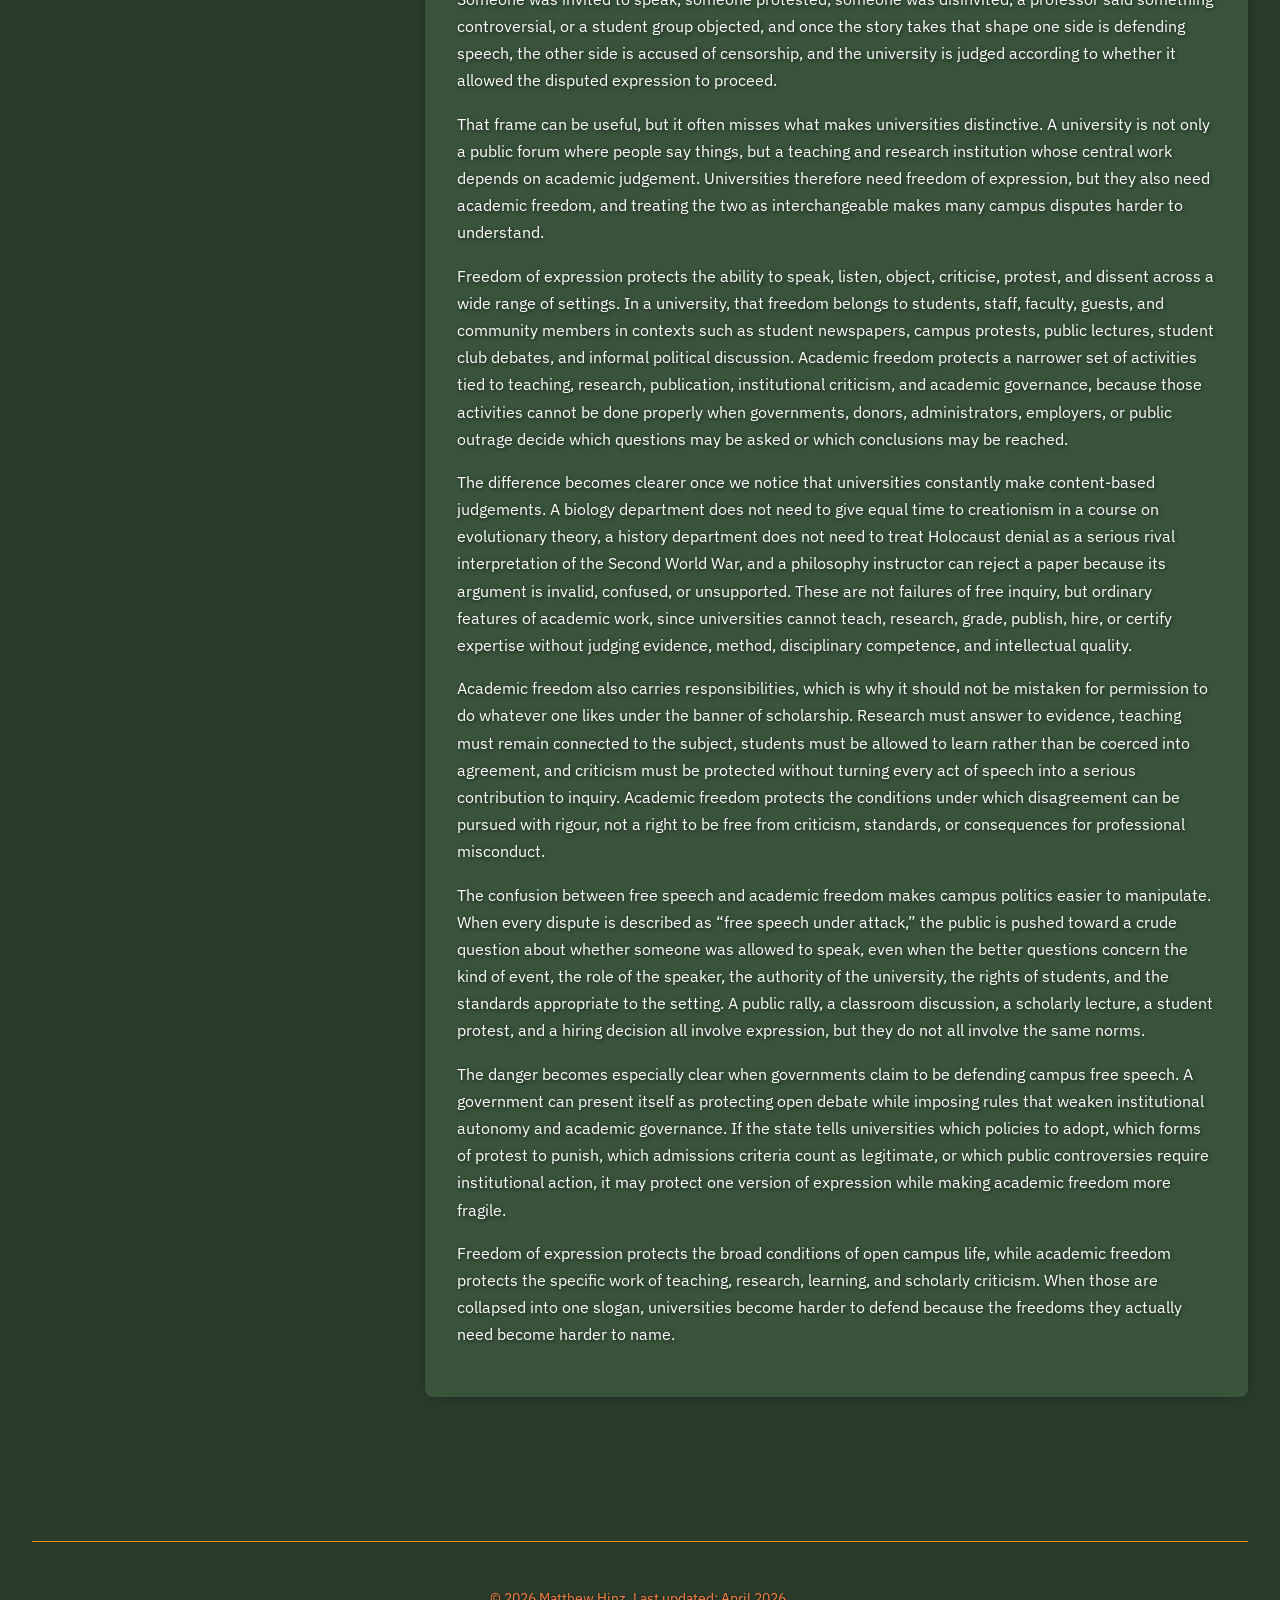
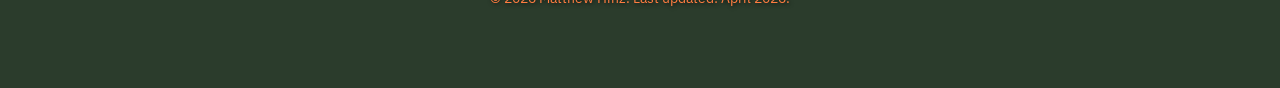
==== commit 76b7e787: "Date Update" ====
--- a/blog.html
+++ b/blog.html
@@ -58,7 +58,7 @@
 				<h3>Entry 3: Why an Algorithm Can Be Neutral and Still Be Unfair</h3>
 
 				<div class="text-section">
-					<div class="status">Posted: April 3, 2026</div>
+					<div class="status">Posted: June 24, 2026</div>
 					<div class="text">
 						<p>A thought occured to me that, perhaps, that the public expression of private suffering should not be understood primarily through a cathartic model. Although the Western aesthetic tradition often treats artistic expression as a mode of relief, outlet, or clarification, even standard philosophical accounts of Aristotle's katharsis remain contested, and none straightforwardly justify the modern assumption that articulating pain is itself healing.</p>
 						<p>Against that assumption, I think we need an account of self-disclosure as a practice that can render suffering publicly legible while simultaneously diminishing the subject who speaks. Considering Foucault, I think confession is not merely the release of an inner truth but a historically specific practice in which subjects are incited to decipher and verbalize themselves under norms that bind truth-telling to self-formation. Building on Judith Butler, this demand can be ethically hazardous because the self is never fully transparent to itself; when subjects are required to narrate themselves coherently, they are measured against an impossible standard of self-knowledge that can become a form of psychic violence.</p>
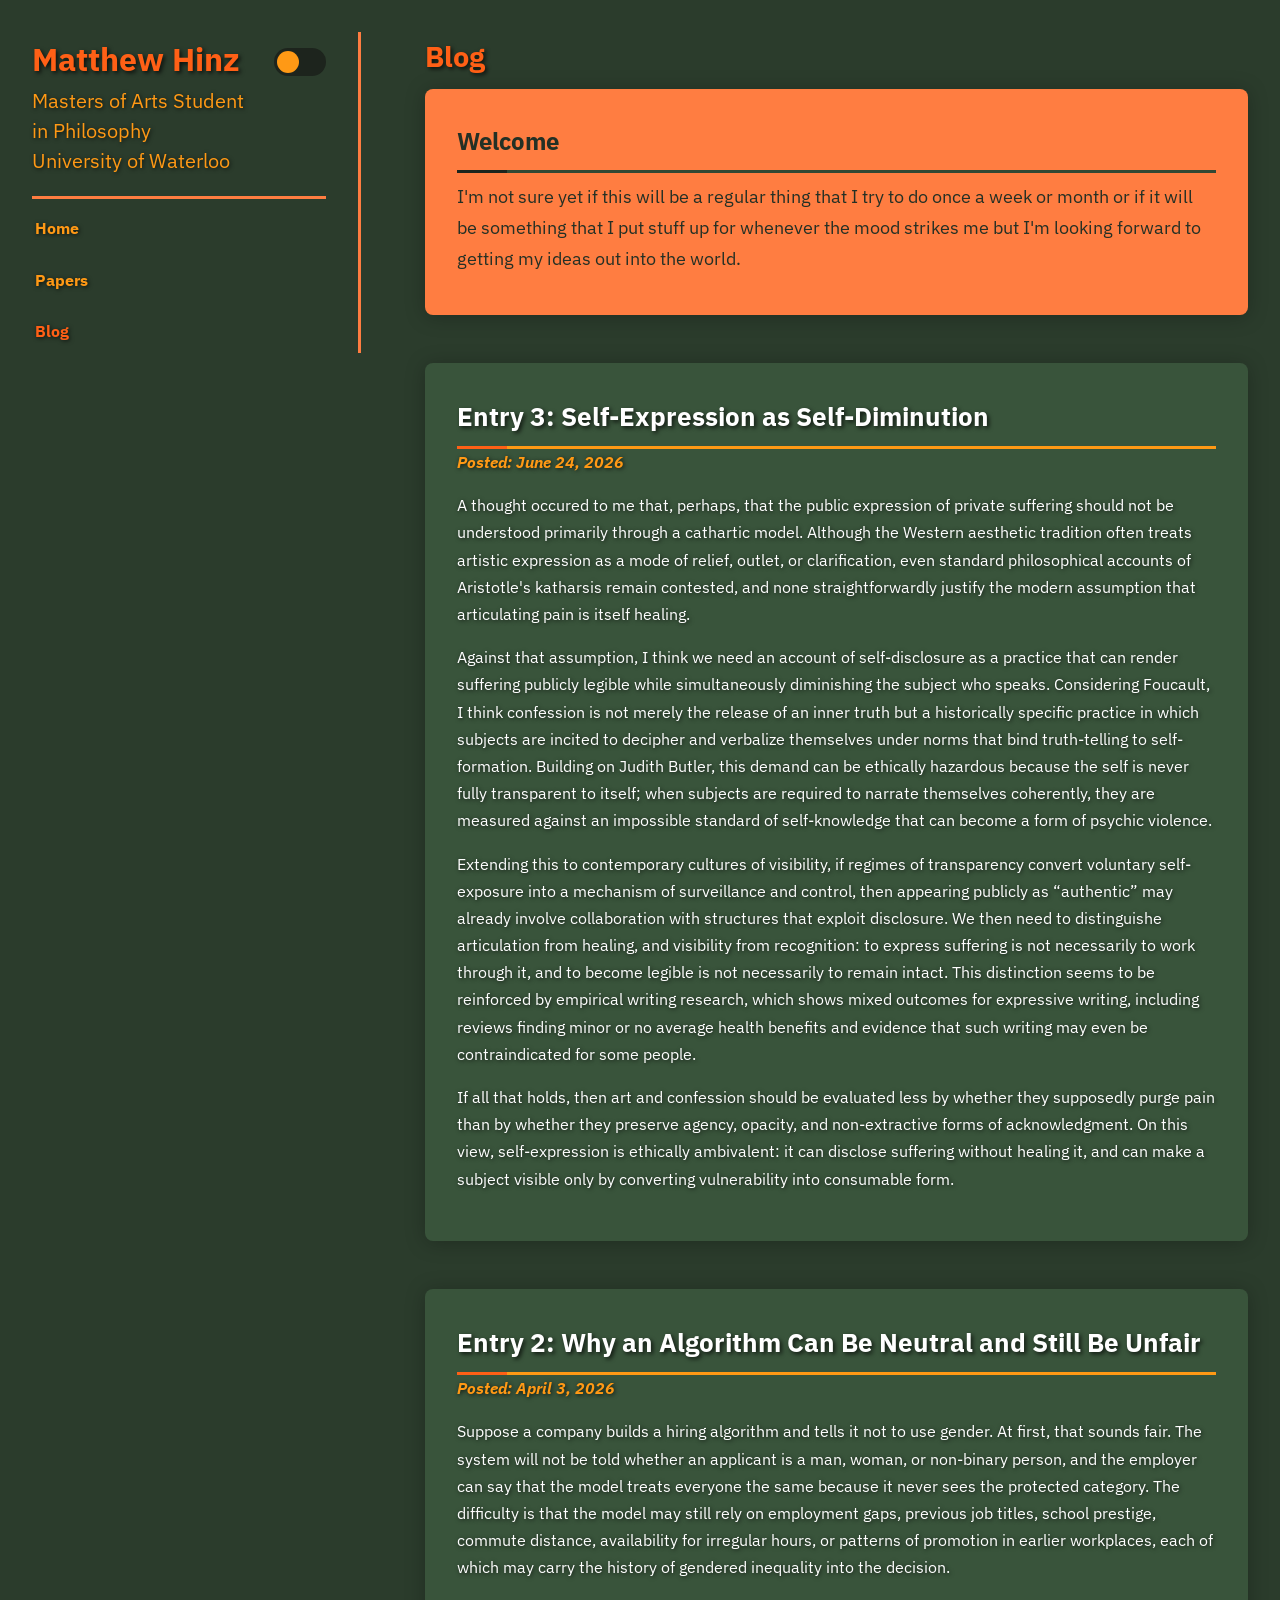
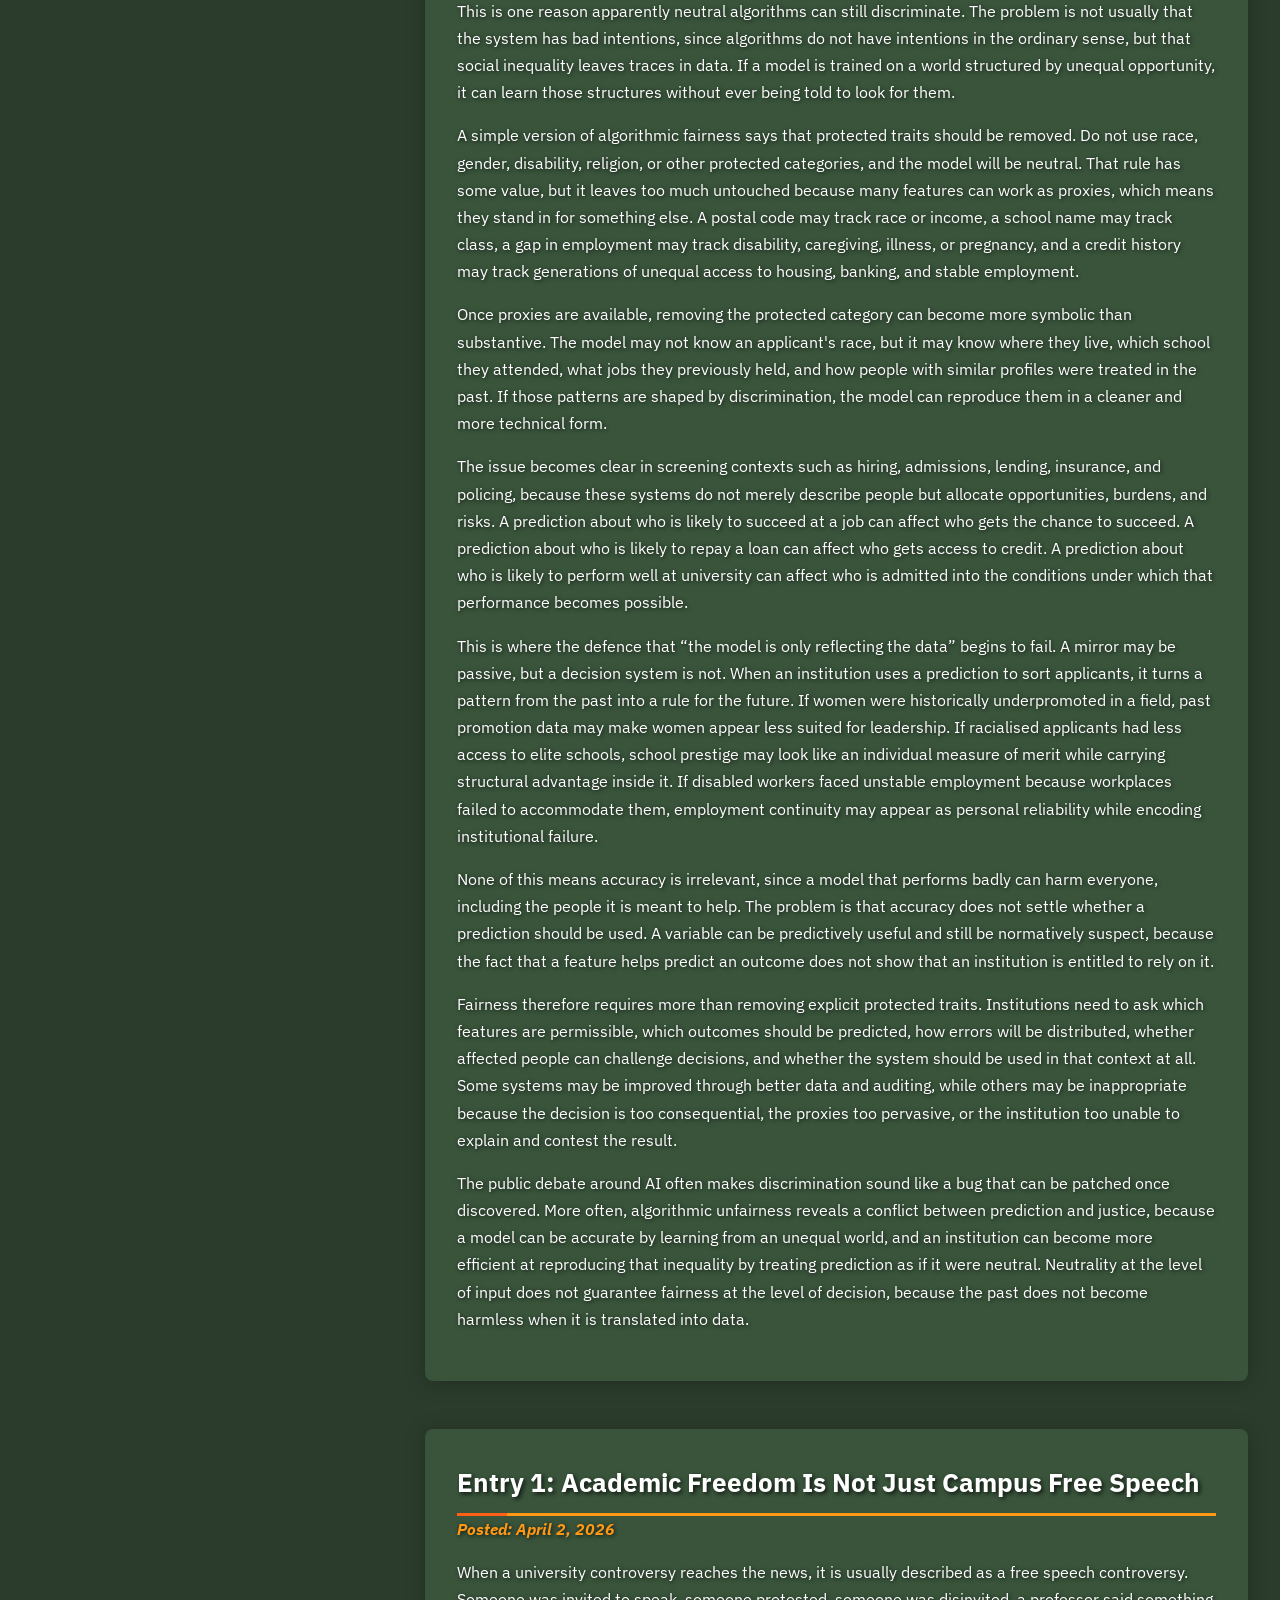
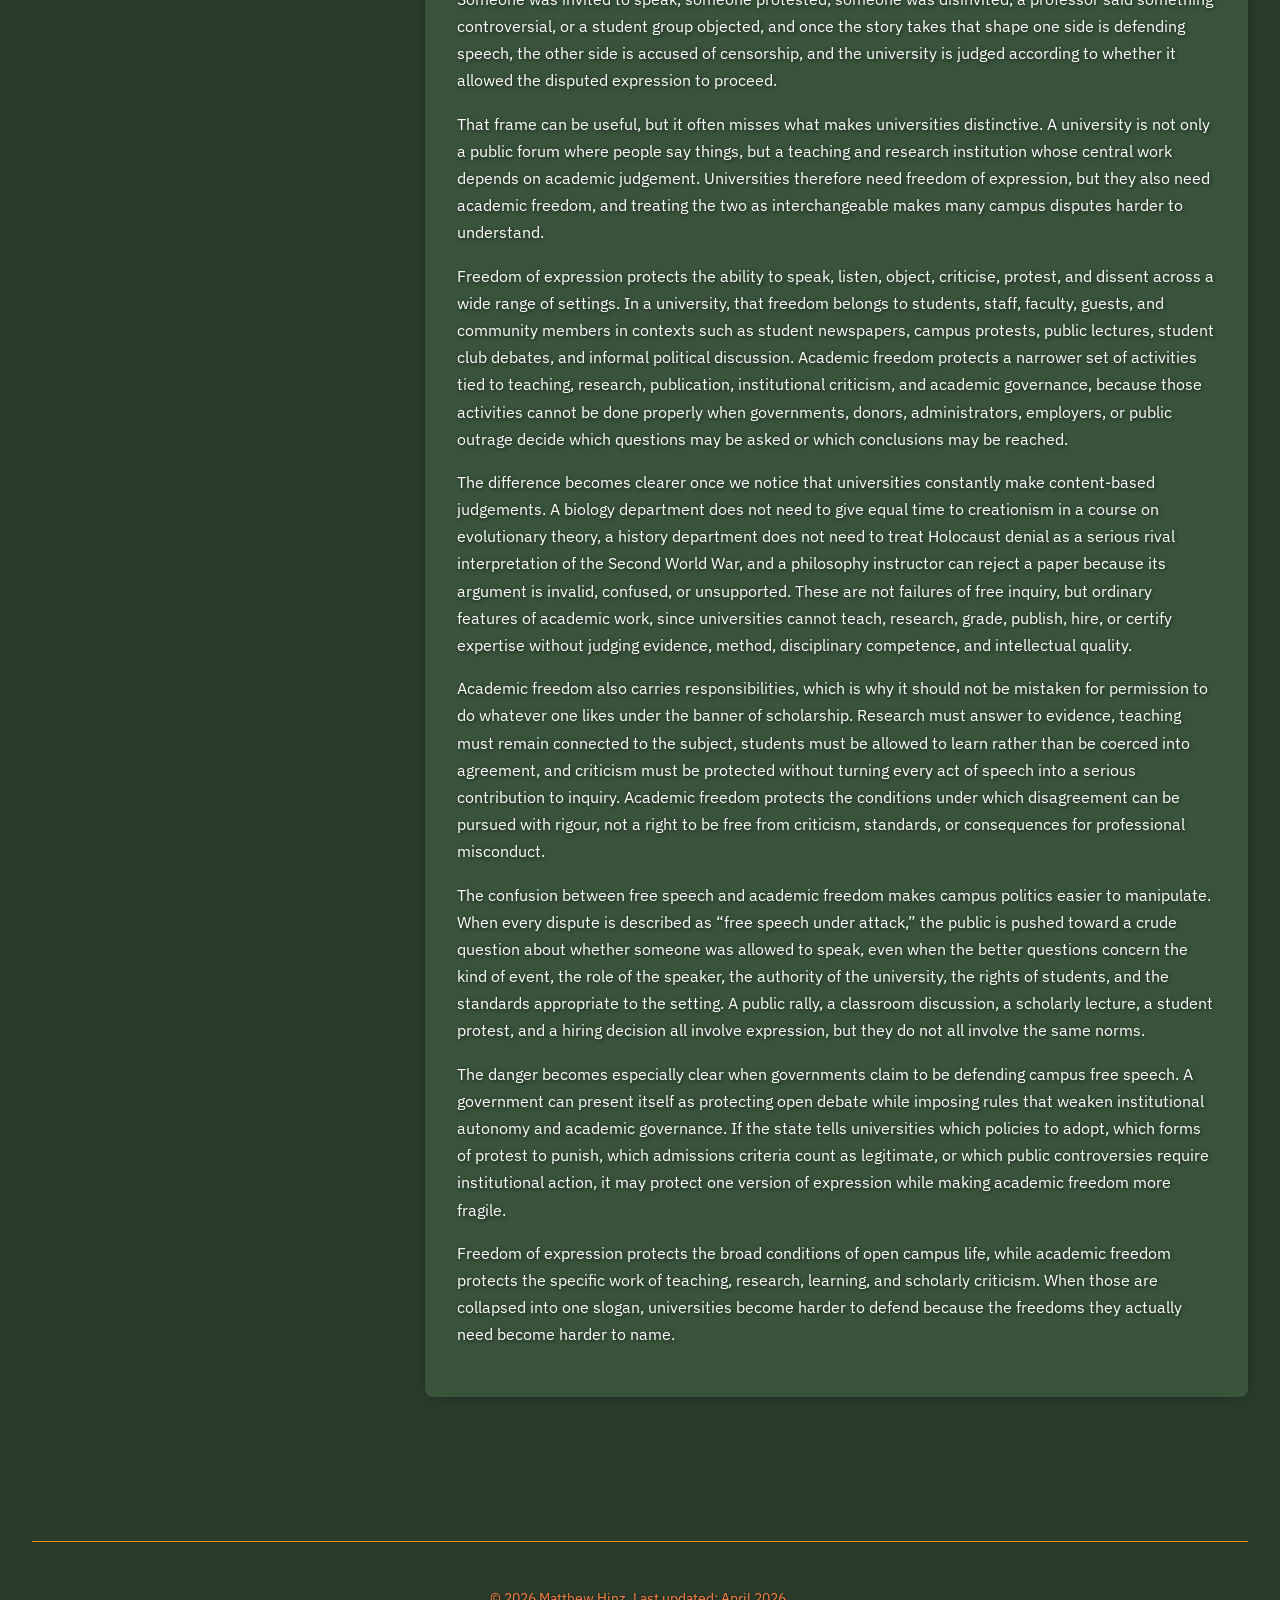
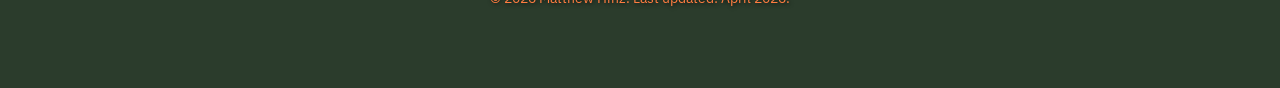
==== commit 3306cb0e: "Update blog.html" ====
--- a/blog.html
+++ b/blog.html
@@ -55,7 +55,7 @@
 			</section> -->
 			
 			<section id="text-section">
-				<h3>Entry 3: Why an Algorithm Can Be Neutral and Still Be Unfair</h3>
+				<h3>Entry 3: Self-Expression as Self-Diminution</h3>
 
 				<div class="text-section">
 					<div class="status">Posted: June 24, 2026</div>
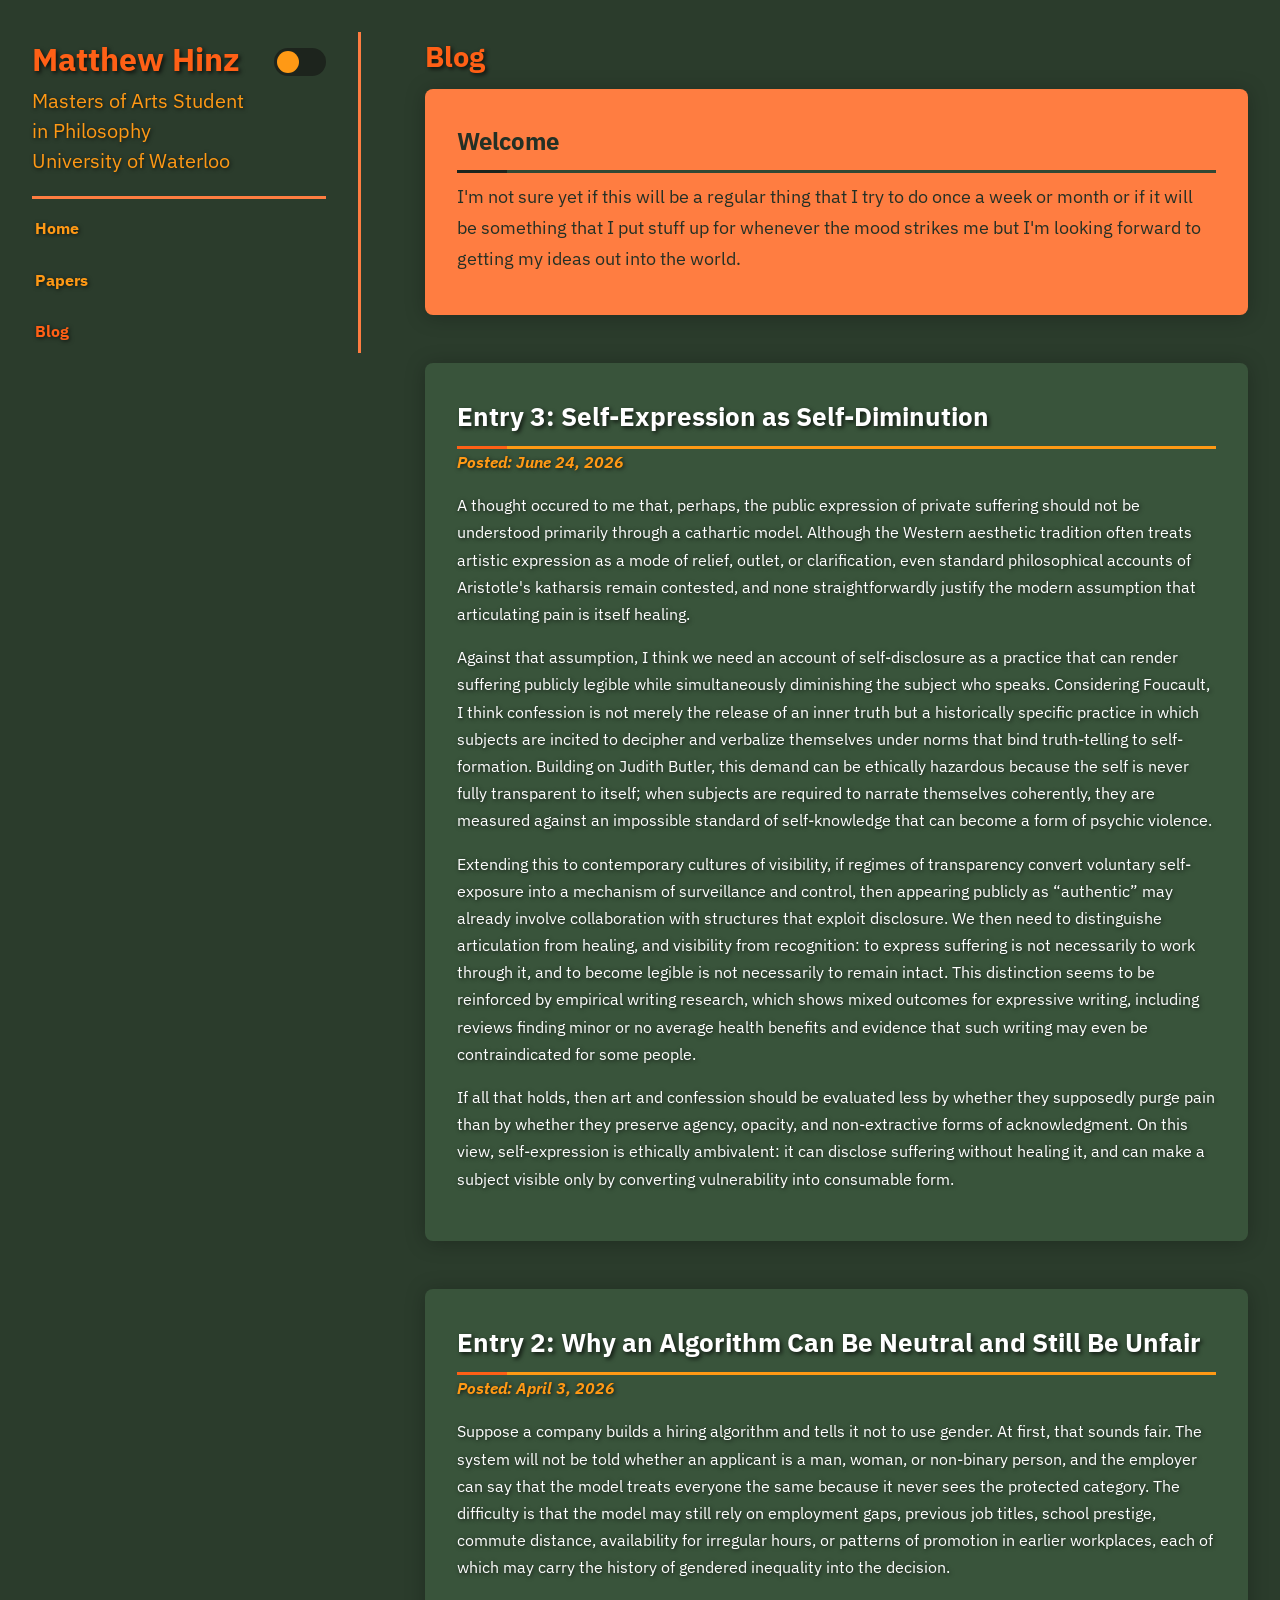
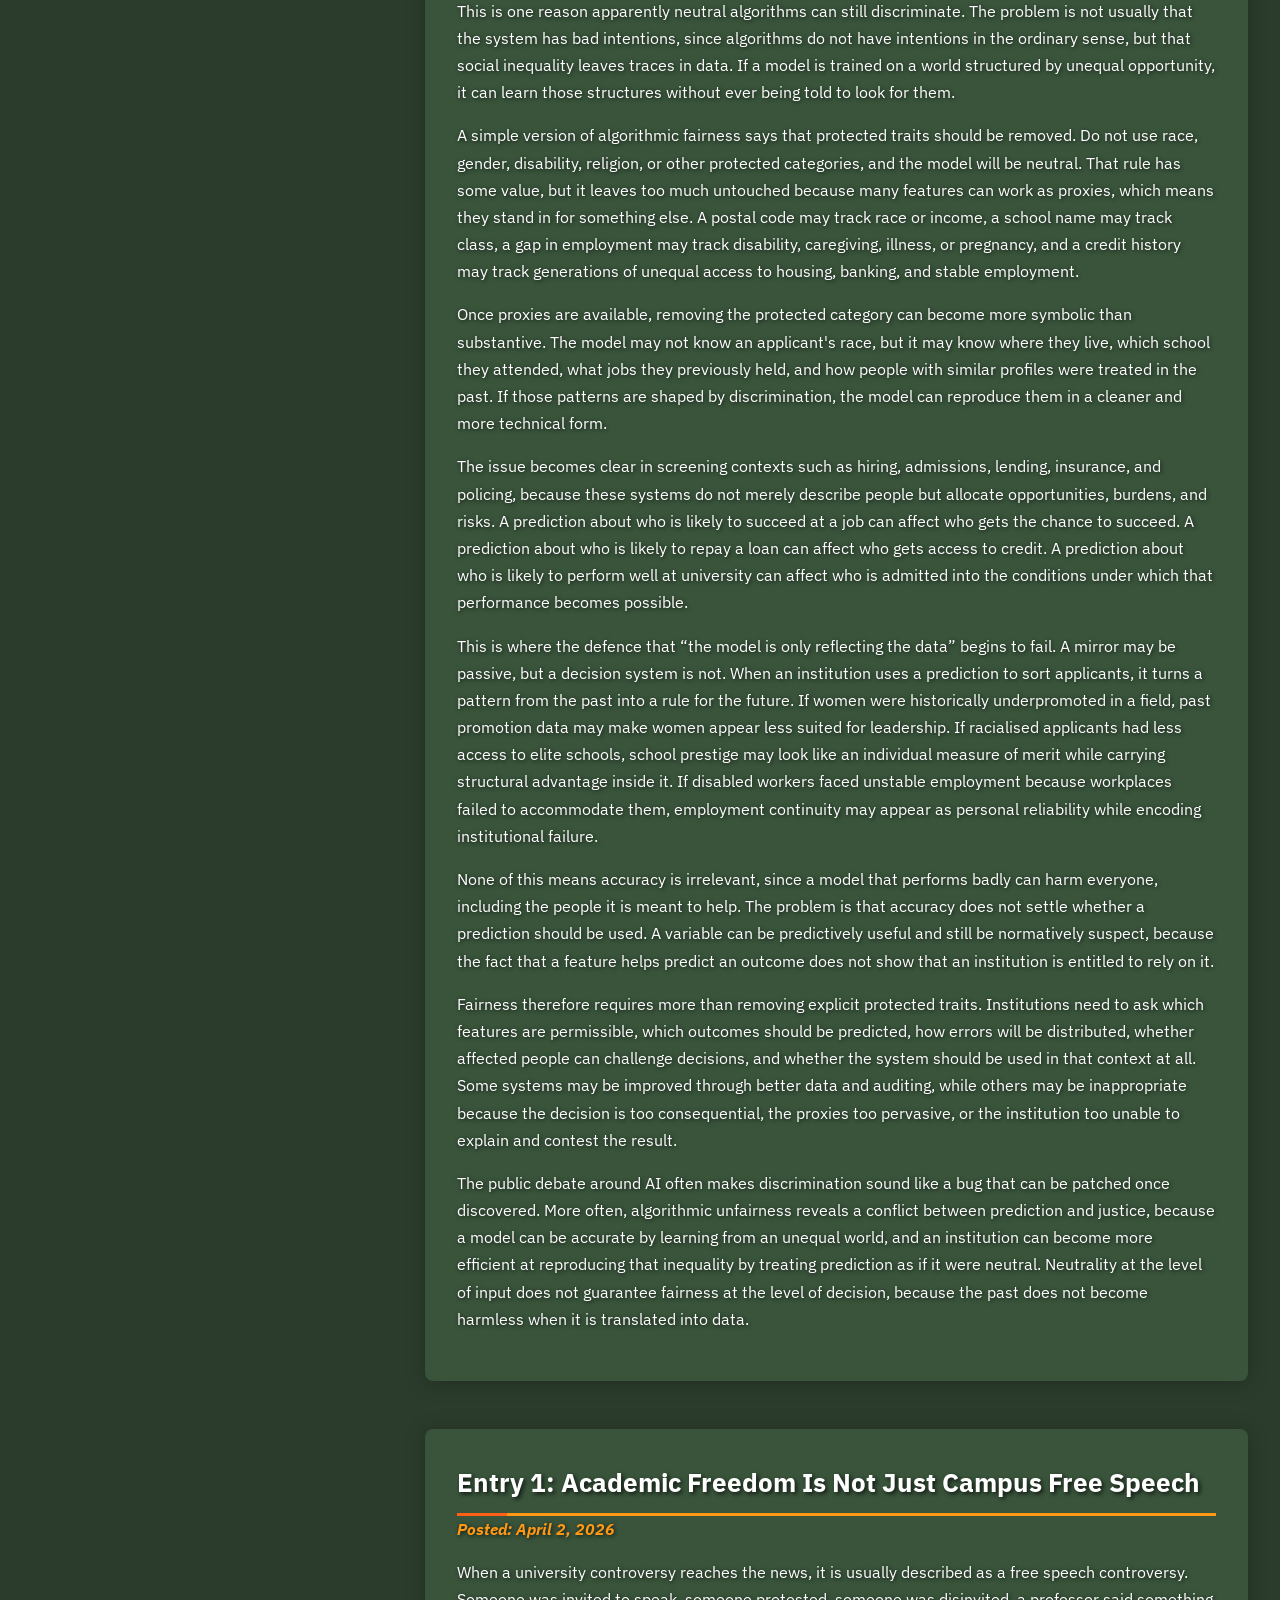
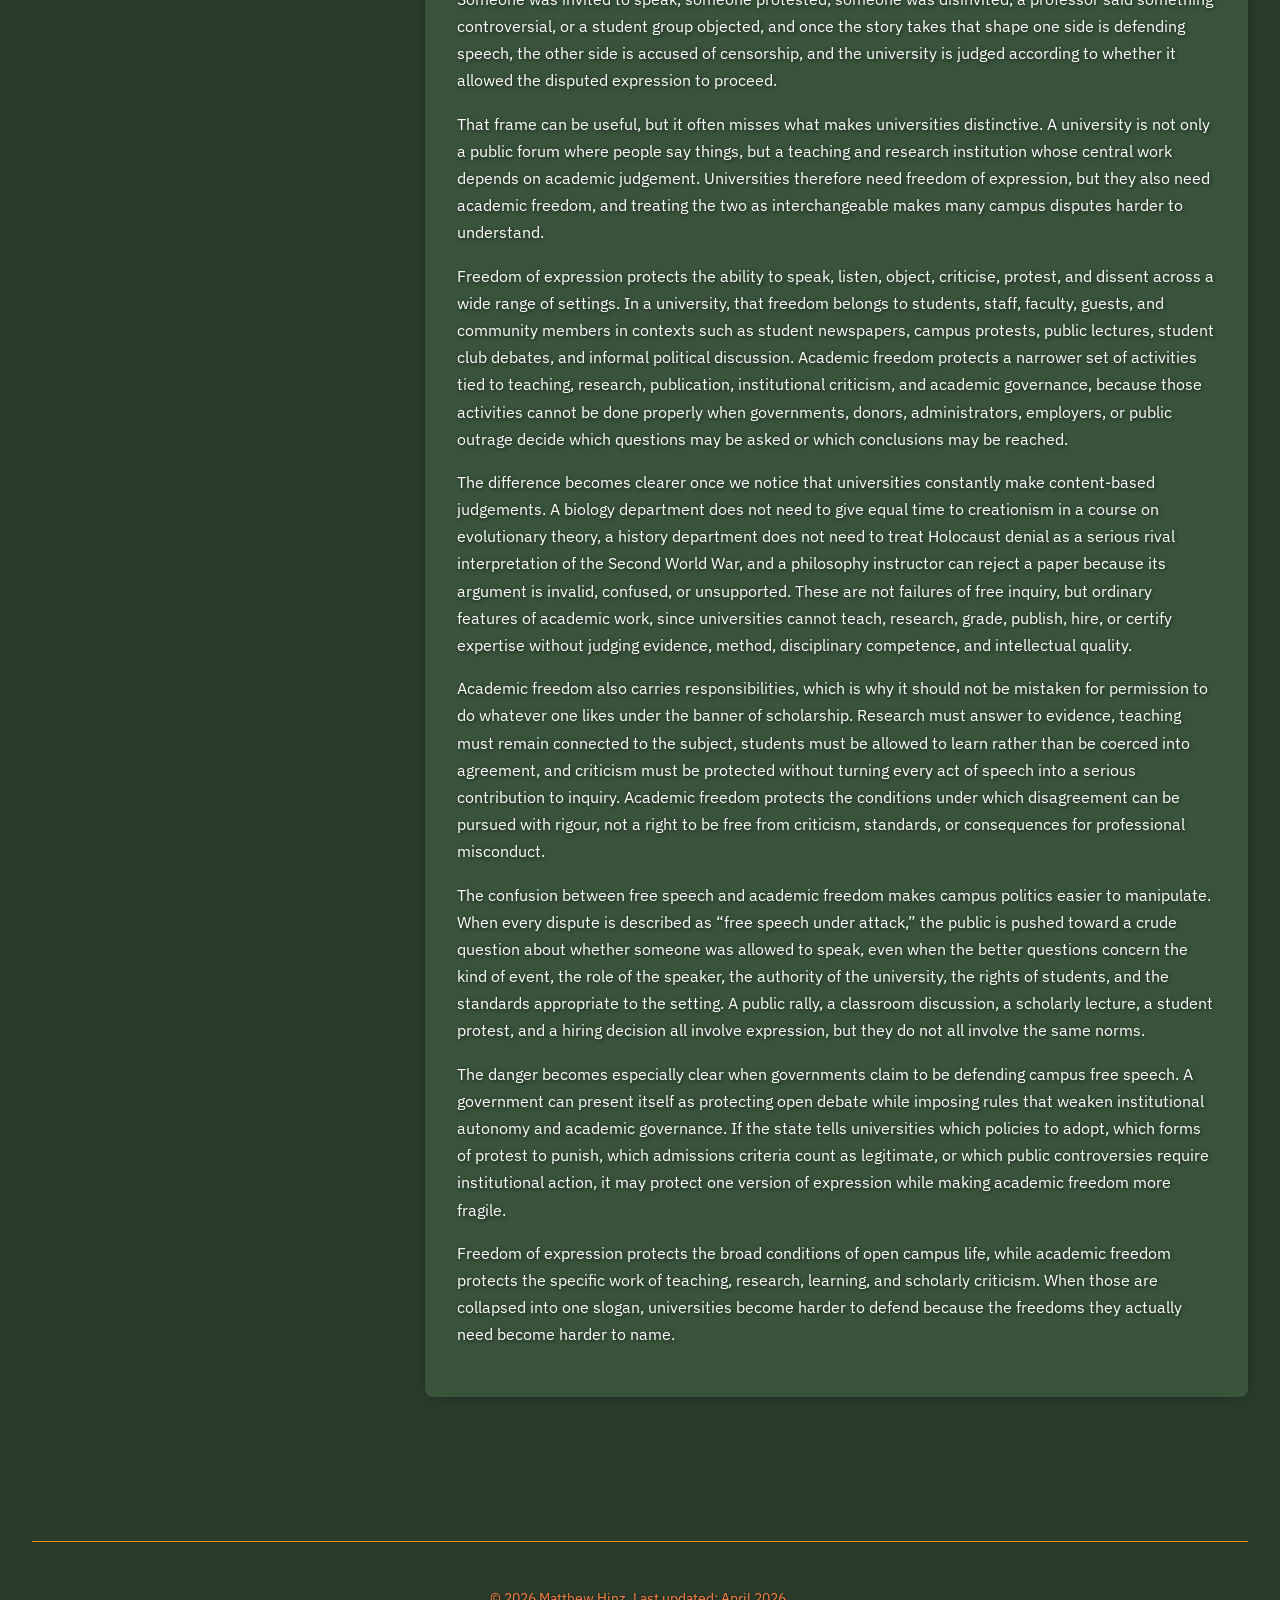
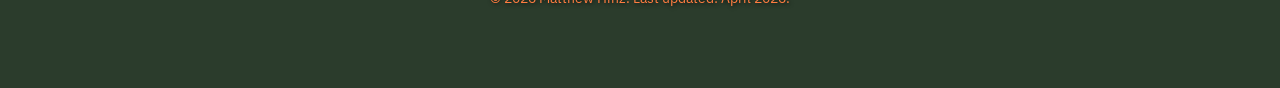
==== commit 4d5ace18: "Update blog.html" ====
--- a/blog.html
+++ b/blog.html
@@ -60,7 +60,7 @@
 				<div class="text-section">
 					<div class="status">Posted: June 24, 2026</div>
 					<div class="text">
-						<p>A thought occured to me that, perhaps, that the public expression of private suffering should not be understood primarily through a cathartic model. Although the Western aesthetic tradition often treats artistic expression as a mode of relief, outlet, or clarification, even standard philosophical accounts of Aristotle's katharsis remain contested, and none straightforwardly justify the modern assumption that articulating pain is itself healing.</p>
+						<p>A thought occured to me that, perhaps, the public expression of private suffering should not be understood primarily through a cathartic model. Although the Western aesthetic tradition often treats artistic expression as a mode of relief, outlet, or clarification, even standard philosophical accounts of Aristotle's katharsis remain contested, and none straightforwardly justify the modern assumption that articulating pain is itself healing.</p>
 						<p>Against that assumption, I think we need an account of self-disclosure as a practice that can render suffering publicly legible while simultaneously diminishing the subject who speaks. Considering Foucault, I think confession is not merely the release of an inner truth but a historically specific practice in which subjects are incited to decipher and verbalize themselves under norms that bind truth-telling to self-formation. Building on Judith Butler, this demand can be ethically hazardous because the self is never fully transparent to itself; when subjects are required to narrate themselves coherently, they are measured against an impossible standard of self-knowledge that can become a form of psychic violence.</p>
 						<p>Extending this to contemporary cultures of visibility, if regimes of transparency convert voluntary self-exposure into a mechanism of surveillance and control, then appearing publicly as “authentic” may already involve collaboration with structures that exploit disclosure. We then need to distinguishe articulation from healing, and visibility from recognition: to express suffering is not necessarily to work through it, and to become legible is not necessarily to remain intact. This distinction seems to be reinforced by empirical writing research, which shows mixed outcomes for expressive writing, including reviews finding minor or no average health benefits and evidence that such writing may even be contraindicated for some people.</p>
 						<p>If all that holds, then art and confession should be evaluated less by whether they supposedly purge pain than by whether they preserve agency, opacity, and non-extractive forms of acknowledgment. On this view, self-expression is ethically ambivalent: it can disclose suffering without healing it, and can make a subject visible only by converting vulnerability into consumable form.</p>
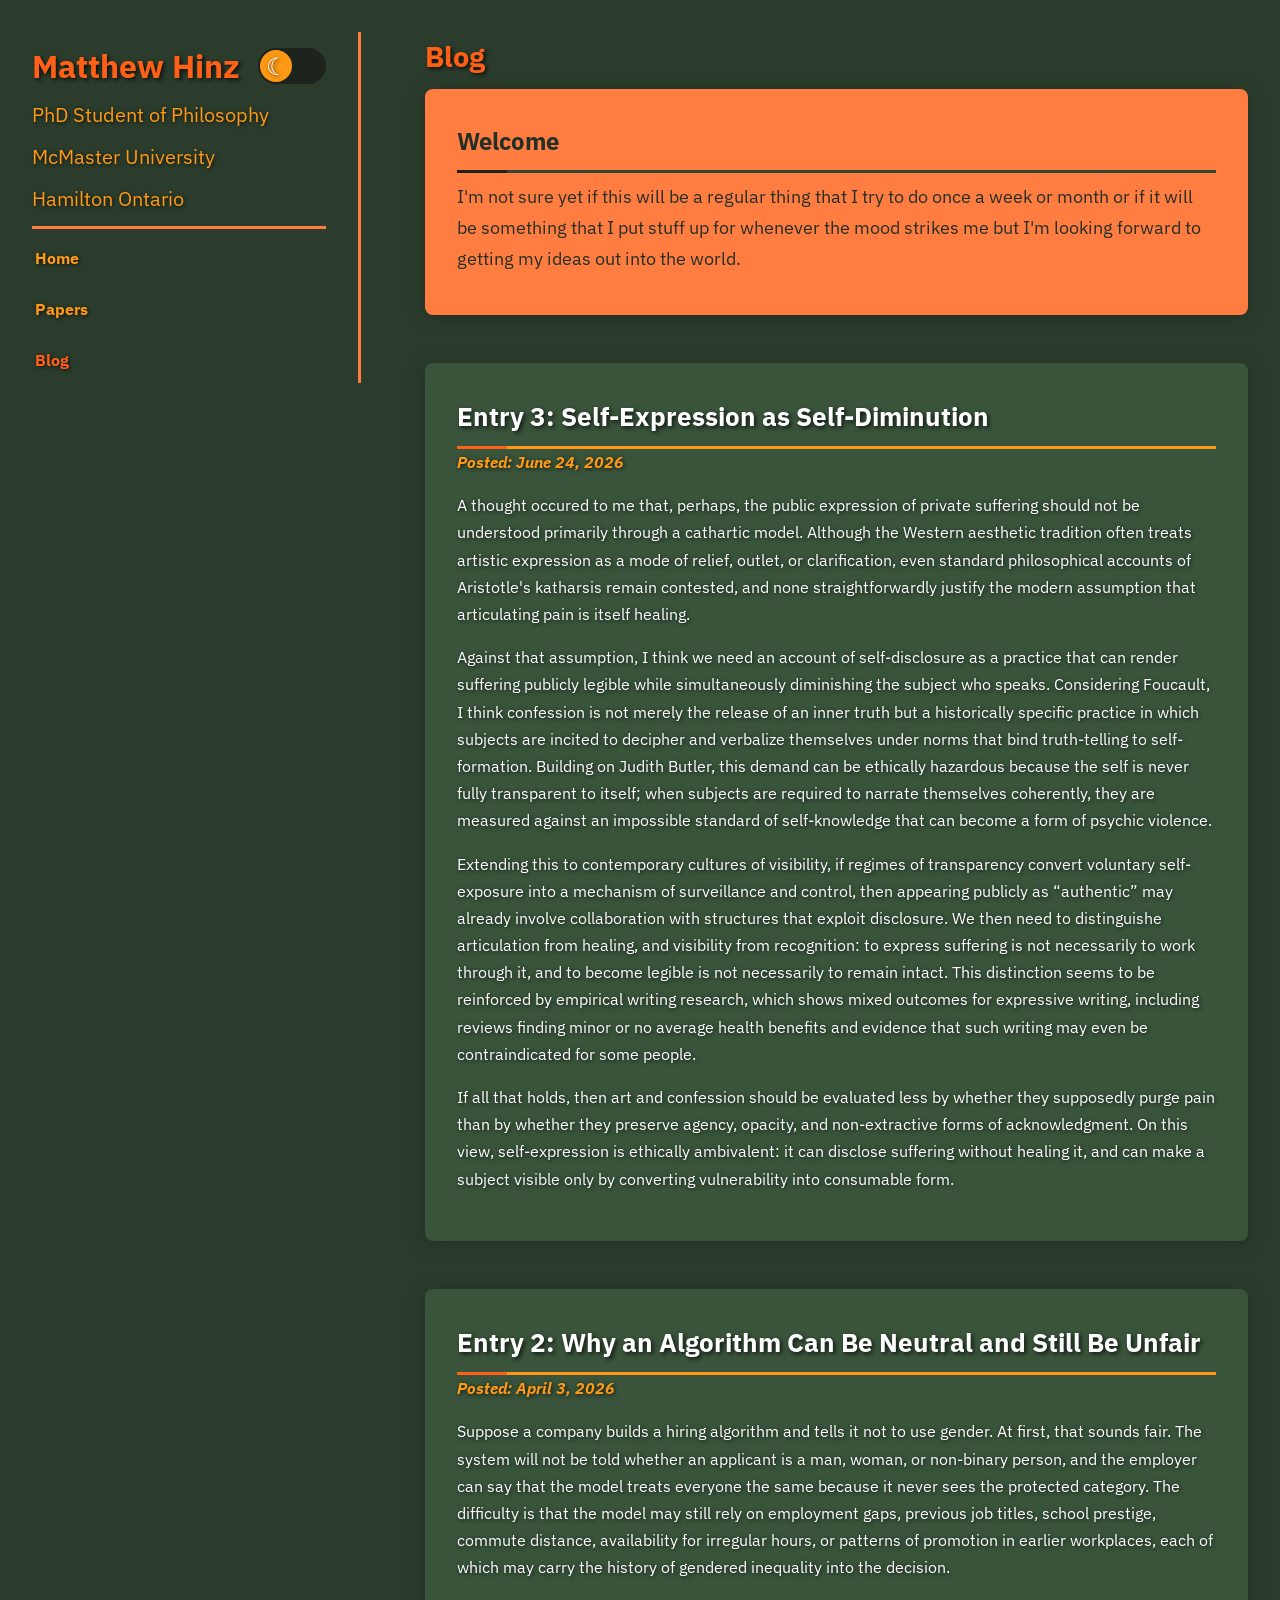
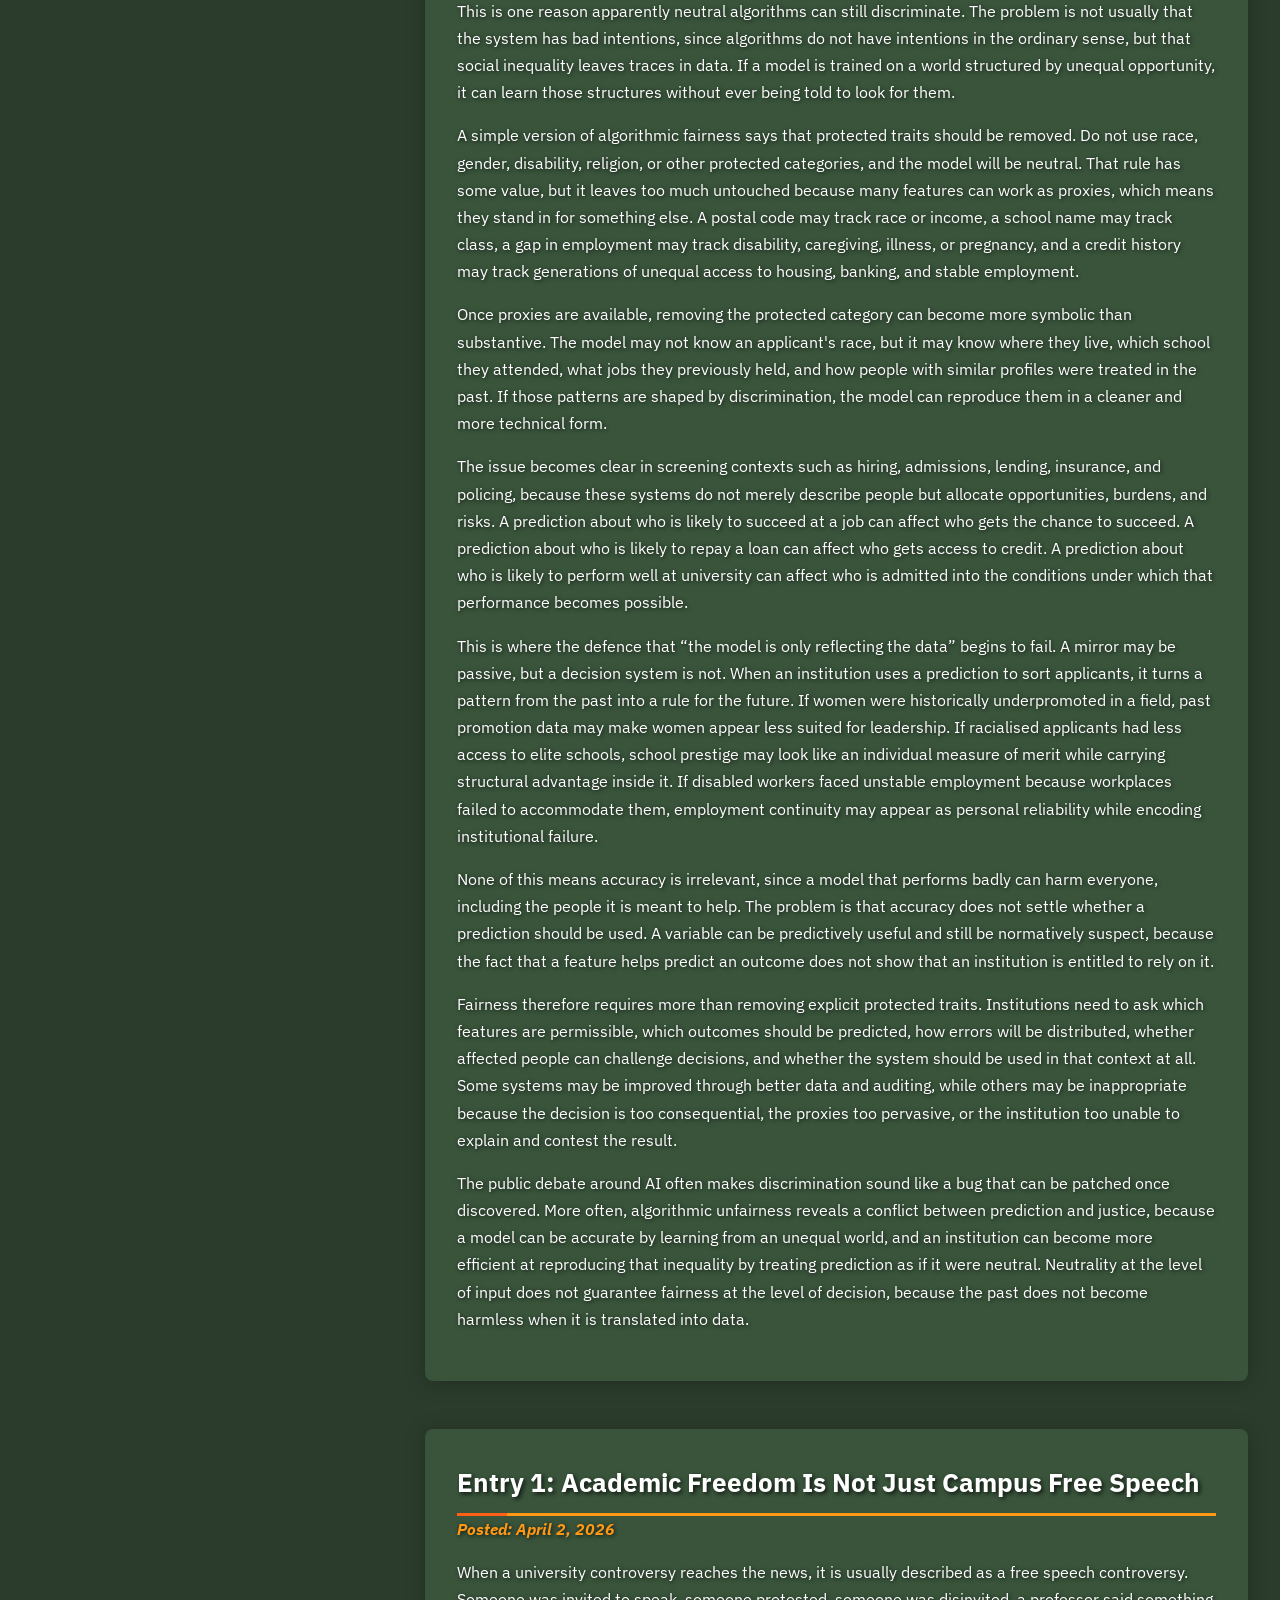
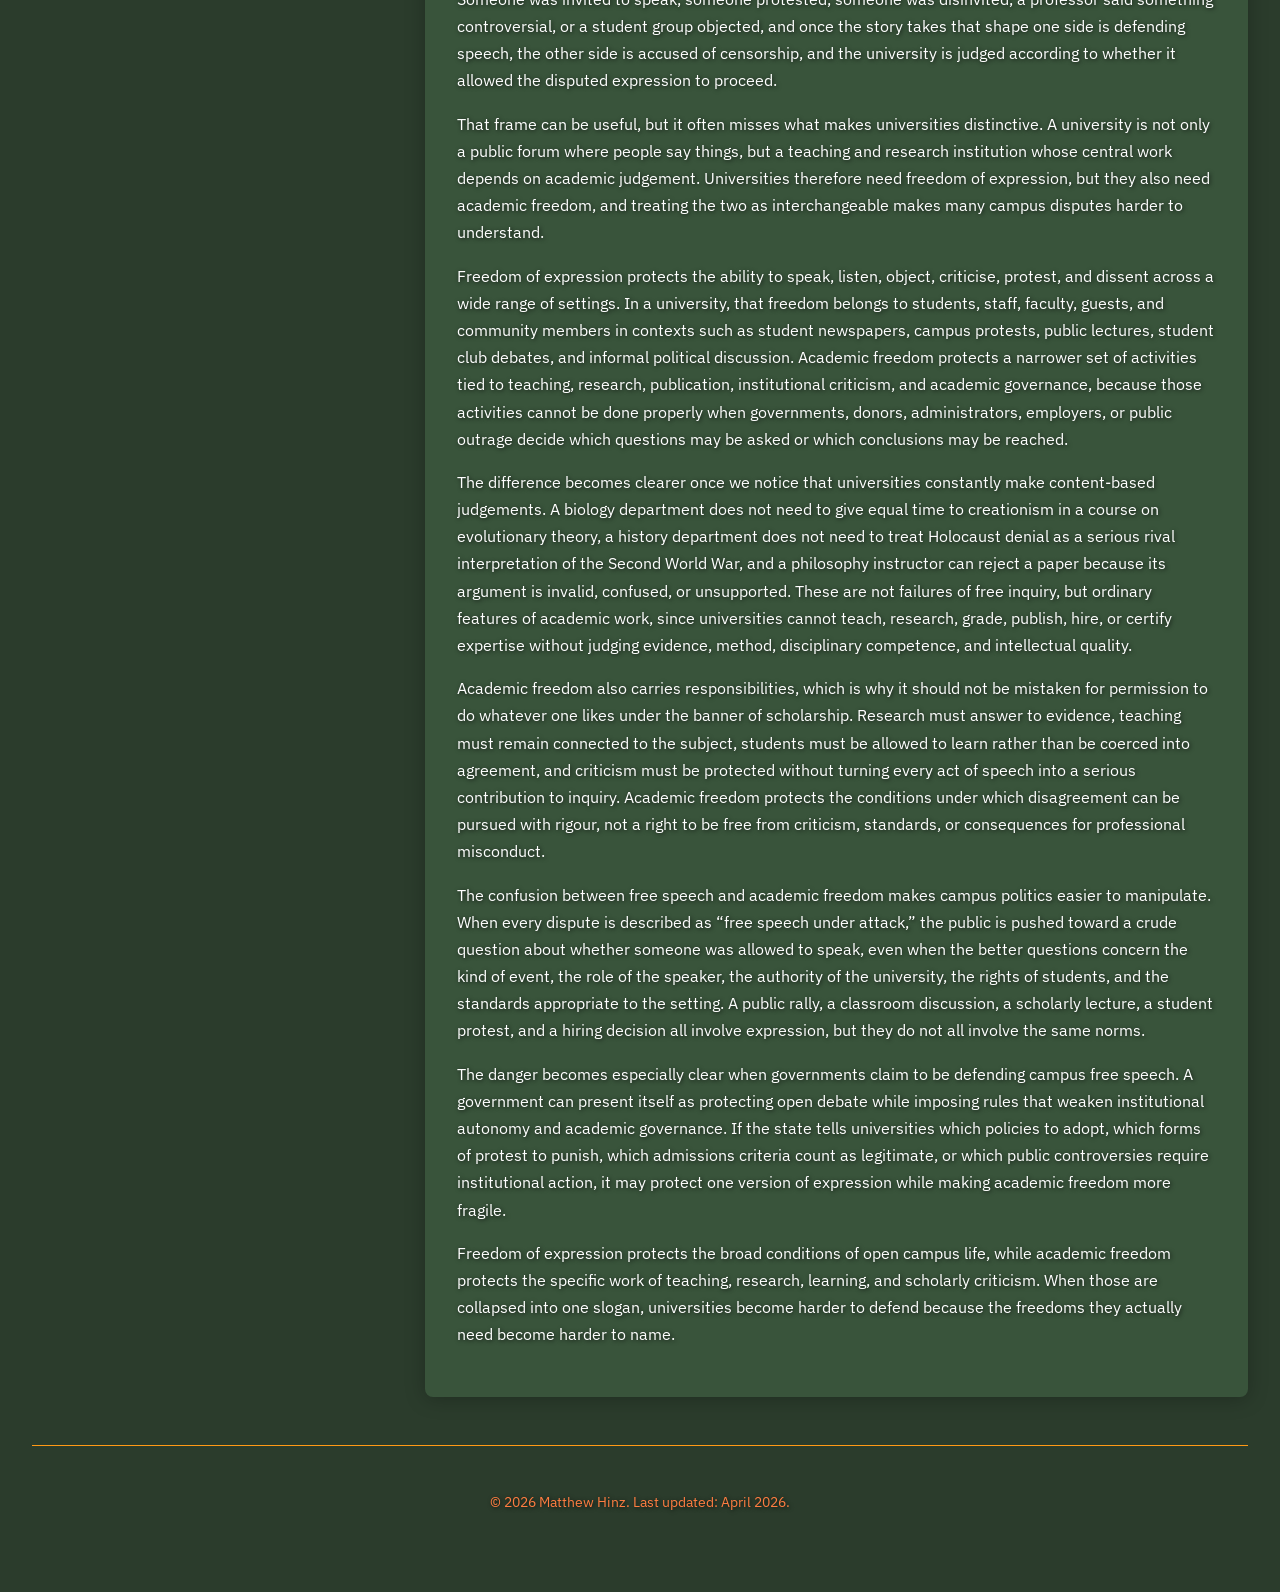
==== commit e80639d1: "Header Height Fix" ====
--- a/blog.html
+++ b/blog.html
@@ -13,15 +13,17 @@
 	<div class="container">
 		<aside class="sidebar">
 			<header class="sidebar-header">
-				<div class="header-text">
-					<h1>Matthew Hinz</h1>
-					<p class="affiliation">Masters of Arts Student in Philosophy<br>University of Waterloo</p>
-				</div>
+				<h1>Matthew Hinz</h1>
 				<label class="theme-switch">
 					<input type="checkbox" id="theme-toggle">
 					<span class="slider"></span>
 				</label>
 			</header>
+			<div class="header-text">
+				<p class="affiliation">PhD Student of Philosophy</p>
+				<p class="affiliation">McMaster University</p>
+				<p class="affiliation">Hamilton Ontario</p>
+			</div>
 			<nav>
 				<a href="index.html">Home</a>
 				<a href="papers.html">Papers</a>
